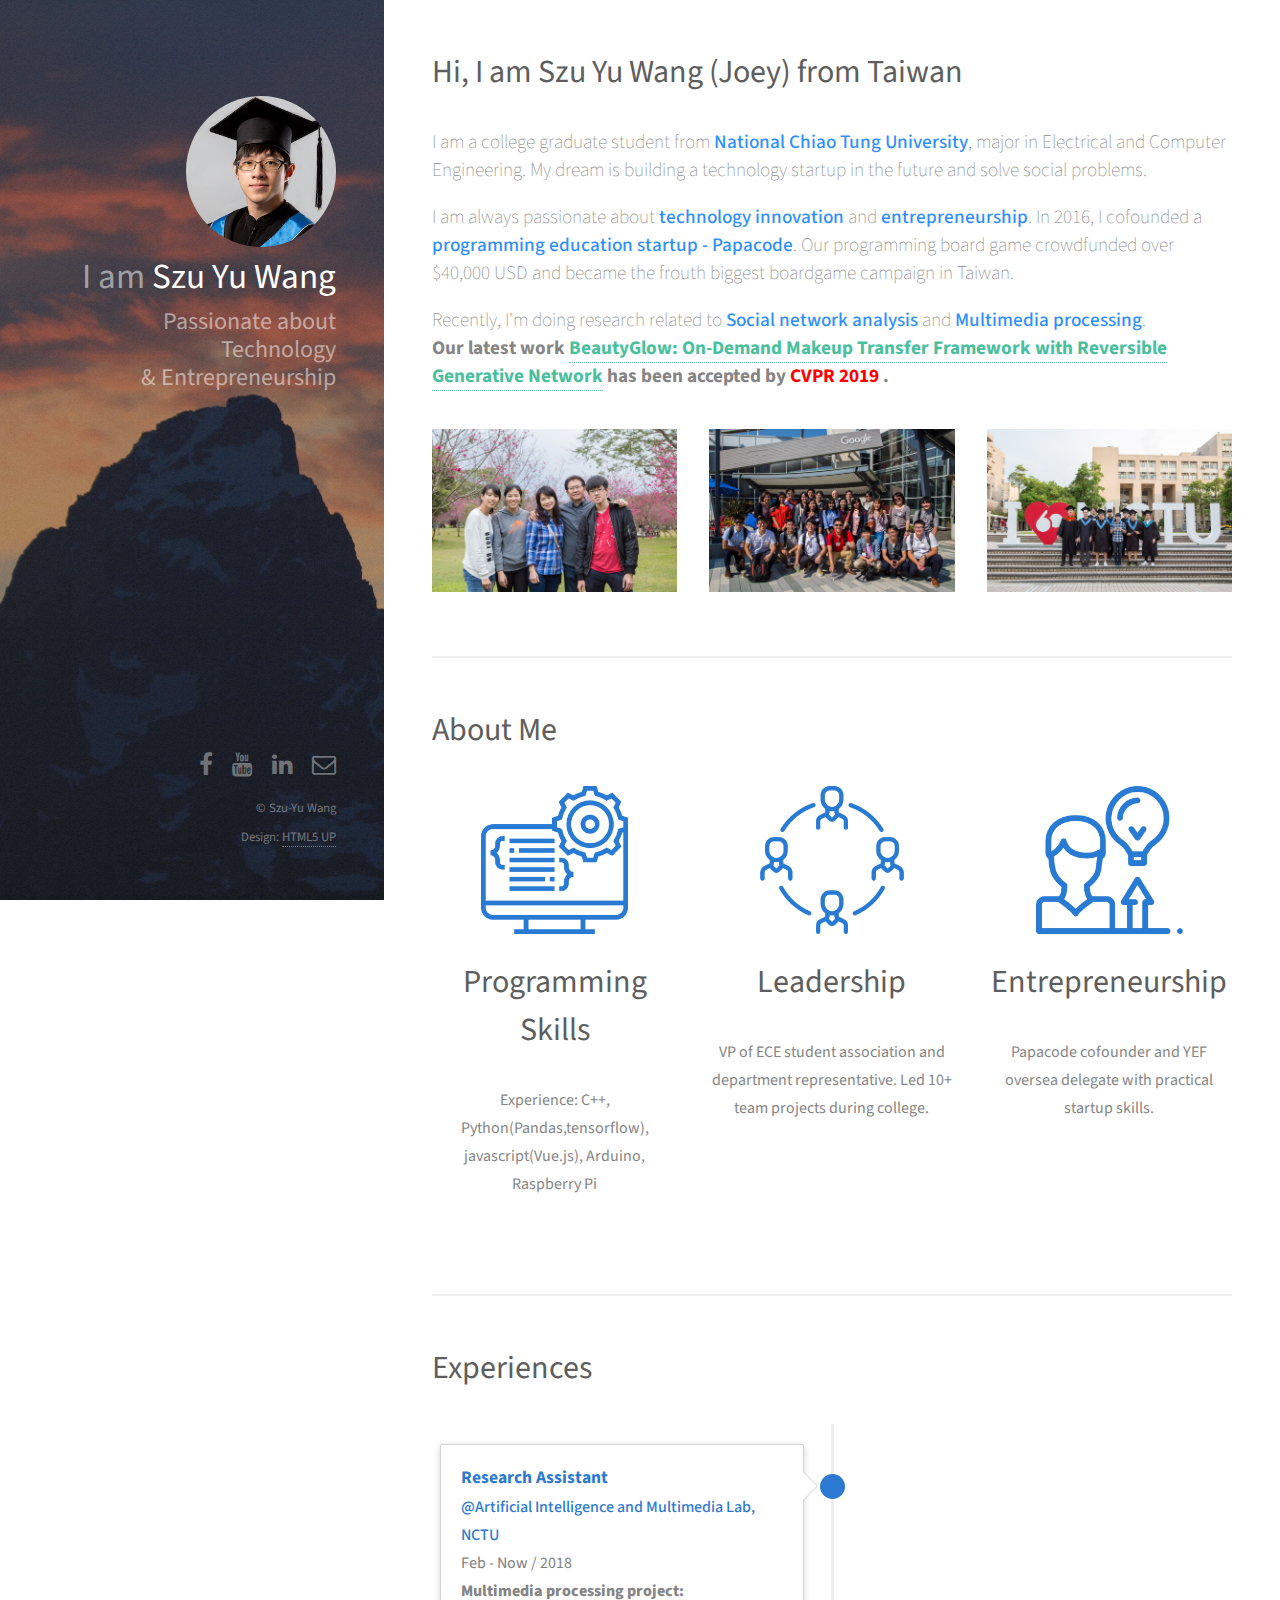
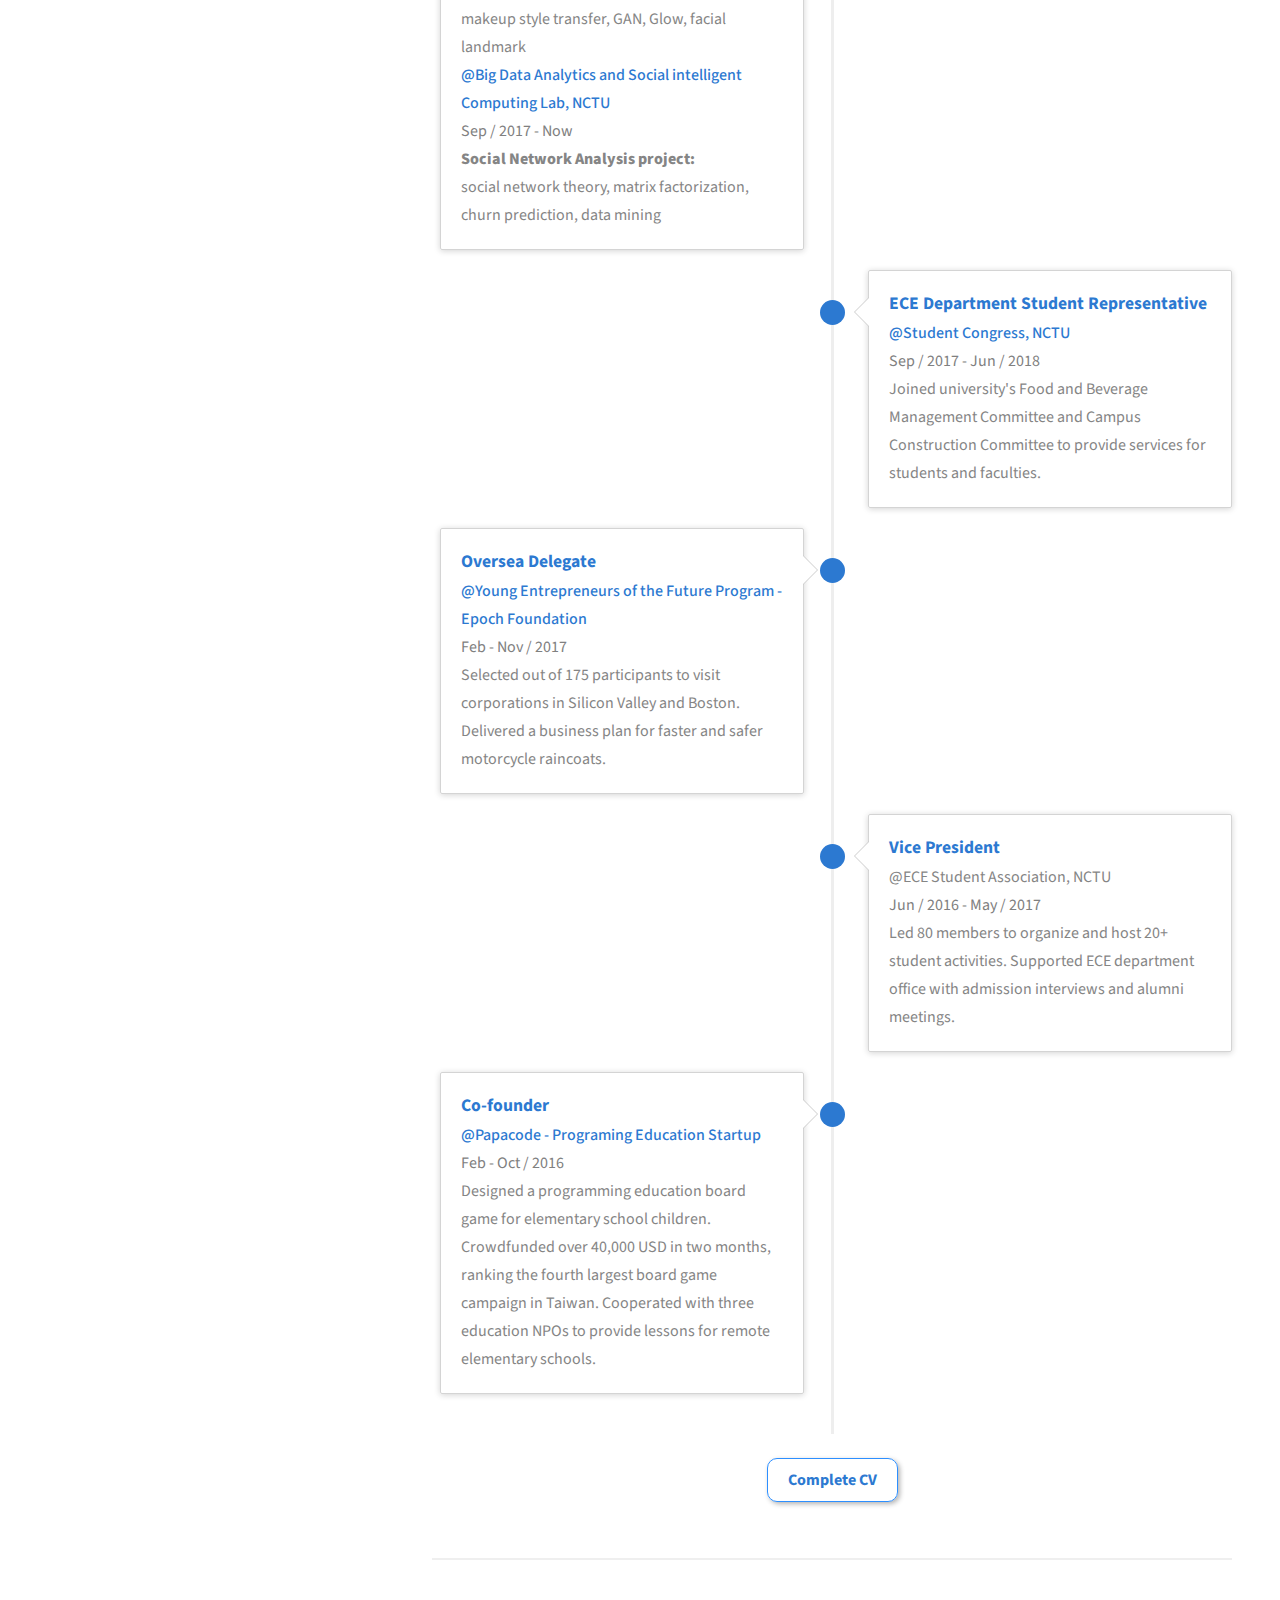
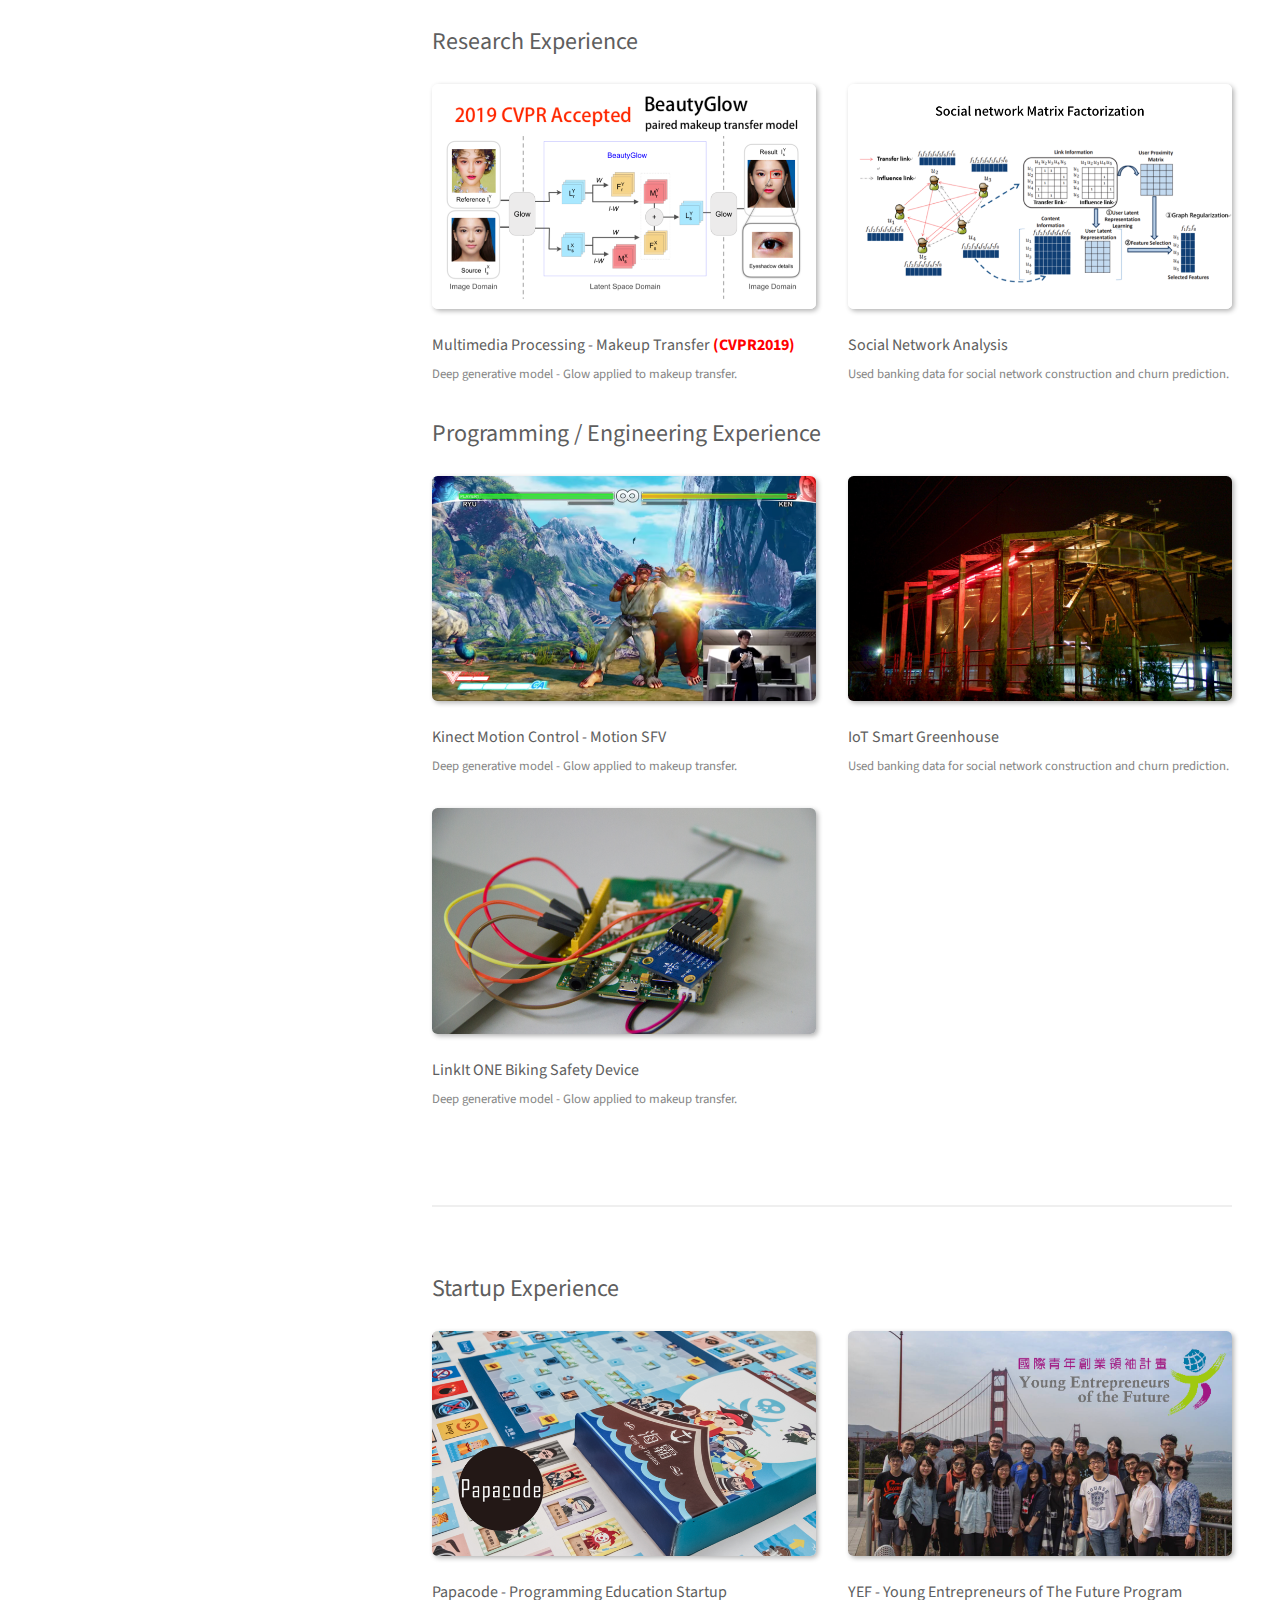
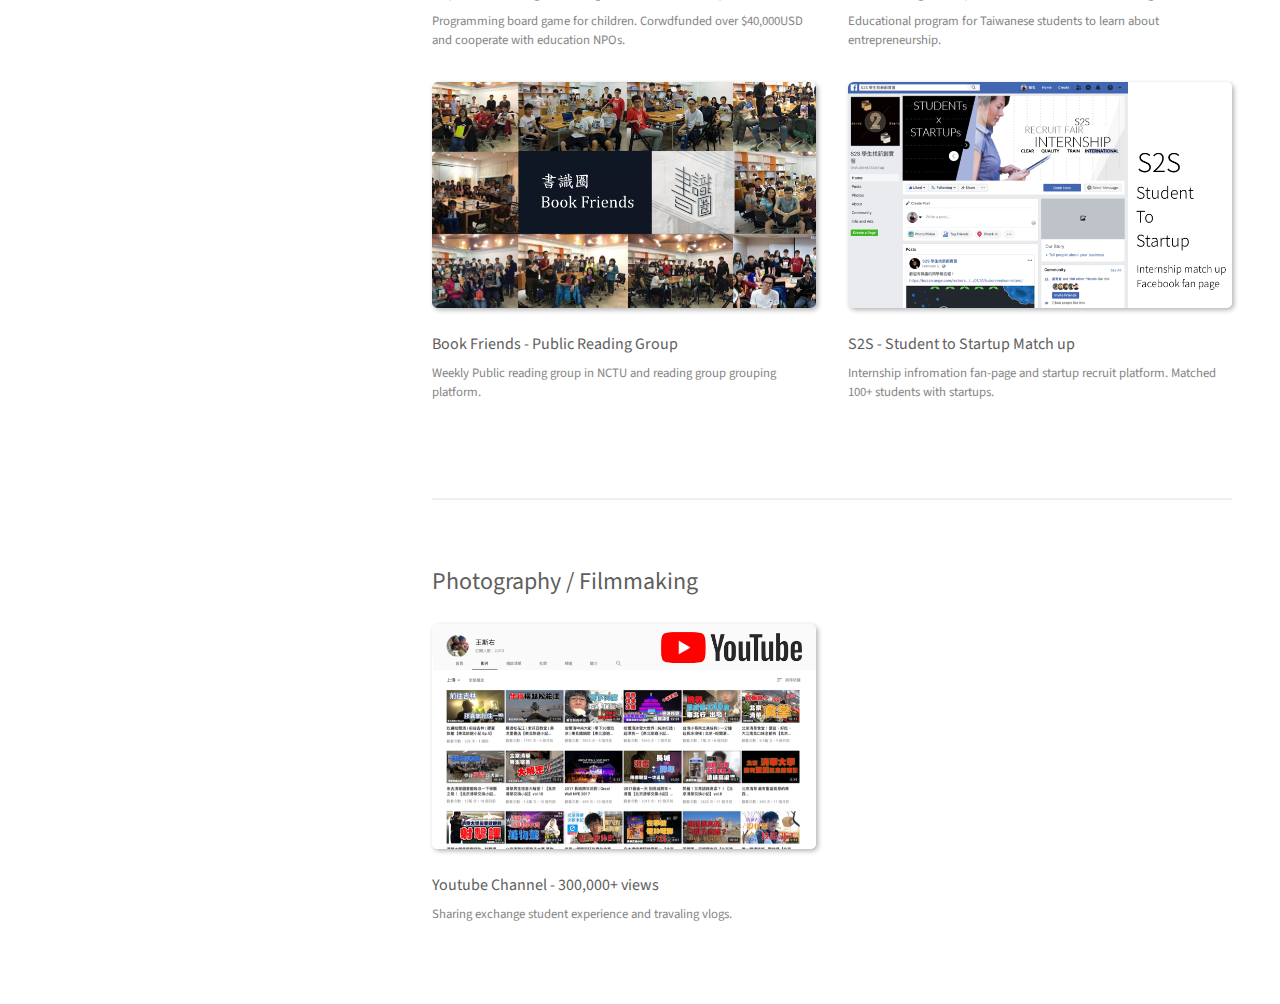
==== public/index.html @ 2e22aca8 "upload old personal site" ====
<!DOCTYPE HTML PUBLIC "-//W3C//DTD XHTML 1.0 Transitional//EN"
"http://www.w3.org/TR/xhtml1/DTD/xhtml1-transitional.dtd">

<html>
    <head>
        <title>Szu-Yu Wang's Personal Website</title>
        <meta charset="utf-8"/>
        <meta name="viewport" content="width=device-width, initial-scale=1, user-scalable=no" />
        <link rel="stylesheet" href="assets/css/main.css" />
        <link rel="stylesheet" href="assets/css/timeline.css"/>
        <!-- Global site tag (gtag.js) - Google Analytics -->
        <script async src="https://www.googletagmanager.com/gtag/js?id=UA-84485942-3"></script>
        <script>
        window.dataLayer = window.dataLayer || [];
        function gtag(){dataLayer.push(arguments);}
        gtag('js', new Date());

        gtag('config', 'UA-84485942-3');
        </script>
    </head>
    <body class="is-preload">
        <header id="header">
            <div class="inner">
                <img id="head_photo" src="images/IMG_2540 2.png" alt="" />
                <h1 style="font-size: 2.2em;">I am <strong> Szu Yu Wang</strong></h1>
                <div class="name_box">
                    <div id="top_name">Passionate about Technology<br />
                    & Entrepreneurship<br /></div>
                    <div id="mid_name1">A Programmer<br/> Researcher</div>
                    <div id="mid_name2">An Entrepreneur</div>
                    <div id="bottom_name">A Content Creater</div>
                </div>
                
            </div>
        </header>

        <div id="main">
            <section id="one">
                <header id="top_baseline" class="major">
                    <h1>Hi, I am Szu Yu Wang (Joey) from Taiwan<br />
                    </h1>
                </header>
                <p style="font-weight: 100; font-size: 1.2em; margin-top: 1.5em;">I am a college graduate student from <span style="font-weight:500;color:#2d8fff">National Chiao Tung University</span>, major in Electrical and Computer Engineering.
                    My dream is building a technology startup in the future and solve social problems.</p>
                <p style="font-weight: 100; font-size: 1.2em; margin-top:-1em;">I am always passionate about <span style="font-weight:500;color:#2d8fff">technology innovation</span> and <span style="font-weight:500;color:#2d8fff">entrepreneurship</span>.
                     In 2016, I cofounded a <span style="font-weight:500;color:#2d8fff">programming education startup - Papacode</span>. Our programming board game crowdfunded over $40,000 USD and became the frouth biggest boardgame campaign in Taiwan.
                <!--In the past few years, I developed an advanced programming skill and solid computer science knowledge. Also, I have experience starting a startup, leading student groups and doing team projects.--></p>
                <p style="font-weight: 100; font-size: 1.2em; margin-top:-1em;">Recently, I'm doing research related to <span style="font-weight:500;color:#2d8fff">Social network analysis</span>  and <span style="font-weight:500;color:#2d8fff">Multimedia processing</span>.
                <br><span style="font-weight:bold;">Our latest work <a id="beautypaper" target="_blank" href="http://openaccess.thecvf.com/content_CVPR_2019/papers/Chen_BeautyGlow_On-Demand_Makeup_Transfer_Framework_With_Reversible_Generative_Network_CVPR_2019_paper.pdf">BeautyGlow: On-Demand Makeup Transfer Framework with Reversible Generative Network</a> has been accepted by <span style="color:red">CVPR 2019</span> .</span></p>
                <div class="row">
                    <article class="col-4 col-12-xsmall"><img src="images/IMG_5950.jpg"></article>
                    <article class="col-4 col-12-xsmall"><img src="images/IMG_1169.jpg"></article>
                    <article class="col-4 col-12-xsmall"><img src="images/IMG_2358.jpg"></article>
                </div>
            </section>
            
            <section id="two">
                <h1 style="margin-top:-1rem;">About Me</h1>
                <div class="row" style="margin-top:1rem;">
                    <article class="col-4 col-12-xsmall">
                        <img src="images/programming.png" alt="" />
                        <h3>Programming Skills</h3>
                        <p>Experience: C++, Python(Pandas,tensorflow), javascript(Vue.js), Arduino, Raspberry Pi</p>
                    </article>
                    <article class="col-4 col-12-xsmall">
                        <img src="images/teamwork.png" alt="" />
                        <h3>Leadership</h3>
                        <p>VP of ECE student association and department representative. Led 10+ team projects during college.</p>
                    </article>
                    <article class="col-4 col-12-xsmall">
                        <img src="images/entrepreneur.png" alt="" />
                        <h3>Entrepreneurship</h3>
                        <p>Papacode cofounder and YEF oversea delegate with practical startup skills.</p>
                    </article>
                </div>
            </section>

            <section id="tree">
                <h1 style="margin-top:-1rem;">Experiences</h1>
                <ul class="timeline">
                    <li>
                        <div class="timeline-badge primary"></div>
                        <div class="timeline-panel">
                        <div class="timeline-heading">
                            <h4 class="timeline-title">Research Assistant</h4>
                        </div>
                        <div class="timeline-body">
                            <p class="location">@Artificial Intelligence and Multimedia Lab, NCTU</p>
                            <p class="time-span">Feb - Now / 2018</p>
                            <p><span style="font-weight:800;">Multimedia processing project:</span>
                            </br>makeup style transfer, GAN, Glow, facial landmark</p>
                            <p class="location">@Big Data Analytics and Social intelligent Computing Lab, NCTU</p>
                            <p class="time-span">Sep / 2017 - Now</p>
                            <p><span style="font-weight:800;">Social Network Analysis project:</span>
                            </br>social network theory, matrix factorization, churn prediction, data mining</p> 
                        </div>
                        </div>
                    </li>
                    <li class="timeline-inverted">
                        <div class="timeline-badge primary"></div>
                        <div class="timeline-panel">
                        <div class="timeline-heading">
                            <h4 class="timeline-title">ECE Department Student Representative</h4>
                        </div>
                        <div class="timeline-body">
                                <p class="location">@Student Congress, NCTU</p>
                                <p class="time-span">Sep / 2017 - Jun / 2018</p>
                                <p>Joined university's Food and Beverage Management Committee and Campus Construction
                                    Committee to provide services for students and faculties.</p>
                        </div>
                        </div>
                    </li>
                    <li>
                        <div class="timeline-badge primary"></div>
                        <div class="timeline-panel">
                        <div class="timeline-heading">
                            <h4 class="timeline-title">Oversea Delegate</h4>
                        </div>
                        <div class="timeline-body">
                            <p class="location">@Young Entrepreneurs of the Future Program - Epoch Foundation</p>
                            <p class="time-span">Feb - Nov / 2017</p>
                            <p>Selected out of 175 participants to visit corporations in Silicon Valley and Boston.
                                Delivered a business plan for faster and safer motorcycle raincoats.</p>
                        </div>
                        </div>
                    </li>
                    <li class="timeline-inverted">
                        <div class="timeline-badge primary"></div>
                        <div class="timeline-panel">
                        <div class="timeline-heading">
                            <h4 class="timeline-title">Vice President</h4>
                        </div>
                        <div class="timeline-body">
                            <p>@ECE Student Association, NCTU</p>
                            <p class="time-span">Jun / 2016 - May / 2017</p>
                            <p>Led 80 members to organize and host 20+ student activities.
                                Supported ECE department office with admission interviews and alumni meetings.</p>
                        </div>
                        </div>
                    <li>
                        <div class="timeline-badge primary"></div>
                        <div class="timeline-panel">
                        <div class="timeline-heading">
                            <h4 class="timeline-title">Co-founder</h4>
                        </div>
                        <div class="timeline-body">
                            <p class="location">@Papacode - Programing Education Startup</p>
                            <p class="time-span">Feb - Oct / 2016</p>
                            <p>Designed a programming education board game for elementary school children.
                               Crowdfunded over 40,000 USD in two months, ranking the fourth largest board game campaign in Taiwan.
                               Cooperated with three education NPOs to provide lessons for remote elementary schools.</p>
                        </div>
                        </div>
                    </li>
                </ul>
                <div id="CV"> 
                    <a href="documents/CV_SzuYuWang.pdf" target="_blank">Complete CV</a>
                </div>
            </section>
            
            <section id="four">
                <h2>Research Experience</h2>
                <div class="row">
                    <article class="col-6 col-12-xsmall work-item">
                        <a id="Btn0" class="image fit thumb"><img src="images/thumbs/BeautyGlow.png" alt="" /></a>
                        <div id="Modal0" class="modal">
                            <!-- Modal content -->
                            <div class="modal-content">
                                <span class="close">&times;</span>
                                <h2>Mutimedia processing - BeautyGlow <span style="font-weight:bold;color:red">(CVPR2019)</span></h2>
                                <img src="images/thumbs/BeautyGlow.png" alt="" />
                                <p style="font-weight:bold;">Skills: Python, tensorflow, GAN, Glow, Image processing</p>
                                <p>Using deep generative model - Glow to transfer makeup and non-makeup images into latent space. Seperate makeup and face in the latent space and do makeup transfer.
                                    What I've done in the team is doing preprocessing on the image data for face parsing, also assit the model design and implement experiments.
                                </p>
                                <p style="font-style: italic">Publication: BeautyGlow: On-Demand Makeup Transfer Framework with Reversible Generative Network (paper under review). </p>
                                <p>Click <a id="beautypaper" href="#" onClick="alert('link for the official paper is coming soon...')">here</a> for complete paper.</p>
                            </div>  
                        </div>
                        <h3>Multimedia Processing - Makeup Transfer <span style="font-weight:bold;color:red">(CVPR2019)</span></h3>
                        <p>Deep generative model - Glow applied to makeup transfer. </p>
                    </article>
                    <article class="col-6 col-12-xsmall work-item">
                        <a id="Btn1" class="image fit thumb"><img src="images/thumbs/Social.png" alt="" /></a>
                        <div id="Modal1" class="modal">
                            <!-- Modal content -->
                            <div class="modal-content">
                                <h2>Social network construction and matrix factorization</h2>
                                <img src="images/thumbs/Social.png" alt="" />
                                <p style="font-weight:bold;">Skill: Python, Keras, Pandas, Social network theory, Data mining, Matrix factorization</p>
                                <p>Construct social network with transfer and transaction data with independent cascade model. Factorize user features with social and location matrix and apply on churn prediction.
                                    Our result performed 30% higher in f1 score comparing to other feature extraction methods.
                                </p>
                                <p style="font-style: italic">Click <a id="socialreport" href="documents/social_report.pdf" target="_blank">here</a> for detail report (Chinese)</p>
                            </div>  
                        </div>
                        <h3>Social Network Analysis</h3>
                        <p>Used banking data for social network construction and churn prediction.</p>
                    </article>
                </div>
                <h2>Programming / Engineering Experience</h2>
                <div class="row">
                    <article class="col-6 col-12-xsmall work-item">
                        <a id="Btn2" class="image fit thumb"><img src="images/thumbs/sfv.png" alt="" /></a>
                        <div id="Modal2" class="modal">
                            <!-- Modal content -->
                            <div class="modal-content">
                                <span class="close">&times;</span>
                                <h2>Kinect Motion Control - Motion SFV</h2>
                                <img src="images/thumbs/sfv_detail.png" alt="" />
                                <p style="font-weight:bold;">Skills: HCI, Kinect SDK, IR motion capture, C#</p>
                                <p>
                                    A motion control gaming program let players play street fighter V by their body. Using HCI techniques to analyze user motion and reaction while playing the game. Used Kinect to capture motion and transfer to a skeleton,  and map the motion to keyboard controls.
                                </p>
                                <p style="font-style: italic">Relative links:</p><a href="https://youtu.be/hQqEuyBpGZc" target="_blank">Demo Video (chinese)</a>&nbsp;&nbsp;&nbsp;&nbsp;<a href="documents/sfv.pdf" target="_blank">Slides</a>&nbsp;&nbsp;&nbsp;&nbsp;<a href="https://github.com/JoeyWangTW/SFV-Kinect" target="_blank">code</a>
                            </div>  
                        </div>
                        <h3>Kinect Motion Control - Motion SFV</h3>
                        <p>Deep generative model - Glow applied to makeup transfer. </p>
                    </article>
                    <article class="col-6 col-12-xsmall work-item">
                        <a id="Btn3" class="image fit thumb"><img src="images/thumbs/iot.png" alt="" /></a>
                        <div id="Modal3" class="modal">
                            <!-- Modal content -->
                            <div class="modal-content">
                                <h2>IoT Smart Greenhouse - NCTU Humanitarian Architecture Team</h2>
                                <img src="images/thumbs/iot_detail.png" alt="" />
                                <p style="font-weight:bold;">Skill: Rhinoceros 3D, Arduino, MQTT, IoT system deploy, Bamboo architecture</p>
                                <p>&nbsp;&nbsp;I joined an interdisciplinary team grouped by NCTU architecture department which is a humanitarian architecture team that volunteered to construct for those who needed. Our project was to help local farmers increase their production by applying technology. After doing a field study interviewing the farmers and investigate the location, we decided to build a bamboo structure smart greenhouse with an IoT monitor system.
                                </p>
                                <p>
                                &nbsp;&nbsp;My task was building the monitor system. Collection environment data with all kind of sensor and send back to the server. The system showed graphs about the weather and also let farmers control the watering system.
                                </p>
                                <p style="font-style: italic">Relative links:</p><a href="https://www.facebook.com/nctufab/" target="_blank">facebook page</a>&nbsp;&nbsp;&nbsp;&nbsp;<a href="http://halabnctu.blogspot.com/" target="_blank">Humanitarian Architecture Lab</a>&nbsp;&nbsp;&nbsp;&nbsp;<a href="https://www.chinatimes.com/newspapers/20160123000455-260107" target="_blank">News report (chinese)</a>
                            </div>  
                        </div>
                        <h3>IoT Smart Greenhouse</h3>
                        <p>Used banking data for social network construction and churn prediction.</p>
                    </article>
                    <article class="col-6 col-12-xsmall work-item">
                        <a id="Btn4" class="image fit thumb"><img src="images/thumbs/bike.png" alt="" /></a>
                        <div id="Modal4" class="modal">
                            <!-- Modal content -->
                            <div class="modal-content">
                                <span class="close">&times;</span>
                                <h2>Embedded System - LinkIt ONE Biking Safety Device</h2>
                                <img src="images/thumbs/bike.png" alt="" />
                                <p style="font-weight:bold;">Skills: C++, Arduino, Sensor, Bluetooth Connection</p>
                                <p>Cycling safety device using MediaTek LinkIT ONE embedded development board. Capture bicycle tilting, acceleration, and direction with a GY80 sensor ( gyroscope, accelerometer, magnetometer). After filtering the motion data, send the data through Bluetooth to the computer and draw a simulation diagram via Processing. Also provided an alert system that sends an emergency message if the bike is acting unusual, assist cyclers if any accident happens.
                                </p>
                                <p style="font-style: italic">Click <a id="socialreport" href="documents/bike_report.pdf" target="_blank">here</a> for detail report (Chinese)</p>
                            </div>  
                        </div>
                        <h3>LinkIt ONE Biking Safety Device</h3>
                        <p>Deep generative model - Glow applied to makeup transfer. </p>
                    </article>
                </div>
            </section>

            <section id="five">
                <h2>Startup Experience</h2>
                <div class="row">
                    <article class="col-6 col-12-xsmall work-item">
                        <a id="Btns0" class="image fit thumb"><img src="images/thumbs/papacode.png" alt="" /></a>
                        <div id="Modals0" class="modal">
                            <!-- Modal content -->
                            <div class="modal-content">
                                <h2>Papacode - programing education startup</h2>
                                <img src="images/thumbs/papa_flyinv.png" alt="" />
                                </br>
                                <p style="font-weight:bold;">Crowedfunded over $40,000USD on flyingV in two months, the fourth largest board game campign in Taiwan.</p>
                                <p>&nbsp;&nbsp;Cooperated with SpringSoft education foundation, Yonglin Foundation and Teach For Taiwan. Provide classes and board game for remote elementary schools.
                                The programming board game teaches basic programming logic, including loop, condition, sequence, etc. The company aims to provide technology education for all students.
                                </p>
                                <p style="font-style: italic">Relative links:</p><a href="https://www.facebook.com/edu.papacode/" target="_blank">facebook page</a>&nbsp;&nbsp;&nbsp;&nbsp;
                                <a href="http://www.papacode.com.tw" target="_blank">Website</a>
                            </div>  
                        </div>
                        <h3>Papacode - Programming Education Startup</h3>
                        <p>Programming board game for children. Corwdfunded over $40,000USD and cooperate with education NPOs.</p>
                    </article>
                    <article class="col-6 col-12-xsmall work-item">
                        <a id="Btns1" class="image fit thumb"><img src="images/thumbs/yef.png" alt="" /></a>
                        <div id="Modals1" class="modal">
                            <!-- Modal content -->
                            <div class="modal-content">
                                <h2>Young Entrepreneur of the Future Program (YEF)</h2>
                                <img src="images/thumbs/yef_detail.png" alt="" />
                                </br>
                                <p style="font-weight:bold;">YEF program is a program founded by Epoch foundation, which envisions to cultivate a generation of entrepreneurs who are risk-takers and problem-solvers that contribute to their societies.</p>
                                <p>&nbsp;&nbsp;I joinded the program and compete with other 175 participants, we had to develop a business idea in four months. Our team came up with a faster and safer motorcycle raincoat.
                                I was also chosen as one of the seventeen delegates. We visited companies and universities in Silicon Valley and Boston.
                                </p>
                                <p>
                                <span style="font-weight: bold">Companies we visited: </span>Deepmind, Autodesk, Facebook, Nuna, Zoom, Dropbox, Delta, Hippo Insurance, GinkgoBioworks, Red Sox</br>
                                <span style="font-weight: bold">Companies we visited: </span>Stanford, MIT, Harverd
                                </p>
                                <p style="font-style: italic">Relative links:</p><a href="https://www.facebook.com/epochalumni/" target="_blank">YEF facebook</a>&nbsp;&nbsp;&nbsp;&nbsp;
                                <a href="http://www.entrepreneurship.net.tw/en/en-frontpage" target="_blank">YEF Website</a>
                                &nbsp;&nbsp;&nbsp;&nbsp;<a href="documents/BP.pdf" target="_blank">Our Business Plan (Chinese)</a>
                            </div>  
                        </div>
                        <h3>YEF - Young Entrepreneurs of The Future Program</h3>
                        <p>Educational program for Taiwanese students to learn about entrepreneurship.</p>
                    </article>
                </div>
                <div class="row">
                    <article class="col-6 col-12-xsmall work-item">
                        <a id="Btns2" class="image fit thumb"><img src="images/thumbs/book.png" alt="" /></a>
                        <div id="Modals2" class="modal">
                            <!-- Modal content -->
                            <div class="modal-content">
                                <h2>Book Friends - Public Reading Group</h2>
                                <img src="images/thumbs/book.png" alt="" />
                                </br>
                                <p style="font-style: italic">Time span: 09/2016 - 06/2017</p>
                                <p>Held 30+ public reading groups for NCTU students and faculties. Our facebook fan-page shared reading digests and infographics in various subjects.</p>
                                <p>&nbsp;&nbsp;Moreover, our team developed an online platform to let strangers make friends by joining reading groups. Our goal is encouraging students to read and share their thoughts with others. We believe that by discussing and sharing we can learn more knowledge that can't learn in the classroom.
                                </p>
                                <p style="font-style: italic">Relative links:</p><a href="https://www.facebook.com/NctuBookFriends" target="_blank">facebook page</a>
                            </div>  
                        </div>
                        <h3>Book Friends - Public Reading Group</h3>
                        <p>Weekly Public reading group in NCTU and reading group grouping platform.</p>
                    </article>
                    <article class="col-6 col-12-xsmall work-item">
                        <a id="Btns3" class="image fit thumb"><img src="images/thumbs/s2s.png" alt="" /></a>
                        <div id="Modals3" class="modal">
                            <!-- Modal content -->
                            <div class="modal-content">
                                <h2>S2S - Student to Startup Match up</h2>
                                <img src="images/thumbs/s2s.png" alt="" />
                                </br>
                                <p style="font-style: italic">Time span: 06/2015 - 02/2016</p>
                                <p style="font-weight:bold;">S2S is a platform that dedicated to connecting students with startups.</p>
                                <p>&nbsp;&nbsp;We found that startup internship information is hard for students to discover. Furthermore, compared with big companies, most startups don't have the budget to recruit. As a result, we hope to become the bridge between startups and students. Our platform provided internship information for students with a fan-page with 7000+ likes. We also helped startups to collect resume and arrange interviews. The platform matched 100+ students with startups in two years.
                                </p>
                                <p style="font-style: italic">Relative links:</p><a href="https://www.facebook.com/student2startup/" target="_blank">facebook page</a>
                            </div>  
                        </div>
                        <h3>S2S - Student to Startup Match up</h3>
                        <p>Internship infromation fan-page and startup recruit platform. Matched 100+ students with startups.</p>
                    </article>
                </div>
            </section>

            <section id="six">
                <h2>Photography / Filmmaking</h2>
                <div class="row">
                    <article class="col-6 col-12-xsmall work-item">
                        <a id="Btnf0" class="image fit thumb"><img src="images/thumbs/youtube.png" alt="" /></a>
                        <div id="Modalf0" class="modal">
                                <!-- Modal content -->
                                <div class="modal-content">
                                    <h2>Youtube Channel - 300,000+ views</h2>
                                    <img src="images/thumbs/youtube.png" alt="" />
                                    </br>
                                    <p style="font-weight:bold;">Created 300,000+ views and 1,200,000+ minutes of viewing time in under a year.</p>
                                    <p>Personal youtube channel sharing experience about being an exchange student at Tsing Hua university. Learning filmmaking and video editting by myself. 
                                        Hope to share more about my self and my experience in the future.
                                    </p>
                                    <p style="font-style: italic">Relative links:</p><a id="youtubechannel" href="https://www.youtube.com/channel/UCqAlR_iCts2yuqq4t_WVqdw" target="_blank">Youtube Channel (Chinese)</a></p>
                                </div>  
                            </div>
                        <h3>Youtube Channel - 300,000+ views</h3>
                        <p>Sharing exchange student experience and travaling vlogs.</p>
                    </article>
                </div>
            </section>



        </div>

        <footer id="footer">
            <div class="inner">
                <ul class="icons">
                    <li><a id="ffb" href="https://www.facebook.com/joey.wang.3766" class="icon fa-facebook"><span class="label">Facebook</span></a></li>
                    <li><a id="fyt" href="https://www.youtube.com/channel/UCqAlR_iCts2yuqq4t_WVqdw" class="icon fa-youtube"><span class="label">Youtube</span></a></li>
                    <li><a id="fli" href="www.linkedin.com/in/szuyuwang" class="icon fa-linkedin"><span class="label">Linkedin</span></a></li>
                    <li><a id="femail" href="joey840404@gmail.com" class="icon fa-envelope-o"><span class="label">Email</span></a></li>
                </ul>
                <ul class="copyright">
                    <li>&copy; Szu-Yu Wang</li><li>Design: <a href="http://html5up.net">HTML5 UP</a></li>
                </ul>
            </div>
        </footer>

        <script src="assets/js/jquery.min.js"></script>
        <script src="assets/js/jquery.poptrox.min.js"></script>
        <script src="assets/js/browser.min.js"></script>
        <script src="assets/js/breakpoints.min.js"></script>
        <script src="assets/js/util.js"></script>
        <script src="assets/js/main.js"></script>
        <script src="https://code.jquery.com/jquery-3.2.1.slim.min.js" integrity="sha384-KJ3o2DKtIkvYIK3UENzmM7KCkRr/rE9/Qpg6aAZGJwFDMVNA/GpGFF93hXpG5KkN" crossorigin="anonymous"></script>
        <script src="https://cdnjs.cloudflare.com/ajax/libs/popper.js/1.12.9/umd/popper.min.js" integrity="sha384-ApNbgh9B+Y1QKtv3Rn7W3mgPxhU9K/ScQsAP7hUibX39j7fakFPskvXusvfa0b4Q" crossorigin="anonymous"></script>
        <script src="https://maxcdn.bootstrapcdn.com/bootstrap/4.0.0/js/bootstrap.min.js" integrity="sha384-JZR6Spejh4U02d8jOt6vLEHfe/JQGiRRSQQxSfFWpi1MquVdAyjUar5+76PVCmYl" crossorigin="anonymous"></script>
        <script type="text/javascript">
            window.onscroll = function() {myFunction()};
            function myFunction() {
                //console.log(document.documentElement.scrollTop/document.documentElement.offsetHeight);
                var scroll_pos = document.documentElement.scrollTop/document.documentElement.offsetHeight;
                var t = 0;
                var m1 = 0;
                var m2 = 0;
                var b = 0;
                //console.log(scroll_pos);
                if(scroll_pos<0.18){
                    t = 1;
                    m1 = 0;
                    m2 = 0;
                    b = 0;
                }
                else if(scroll_pos>0.18&&scroll_pos<0.22){
                    t = 1*((0.22-scroll_pos)/0.04);
                    m1 = 1*((scroll_pos-0.18)/0.04);
                    m2 = 0;
                    b = 0;
                }
                else if(scroll_pos>0.22&&scroll_pos<0.38){
                    t = 0;
                    m1 = 1;
                    m2 = 0;
                    b = 0;
                }
                else if(scroll_pos>0.38&&scroll_pos<0.42){
                    t = 0;
                    m1 = 1*((0.42-scroll_pos)/0.04);
                    m2 = 1*((scroll_pos)-0.38/0.04);
                    b = 0;
                }
                else if(scroll_pos>0.42&&scroll_pos<0.58){
                    t = 0;
                    m1 = 0;
                    m2 = 1;
                    b = 0;
                }
                else if(scroll_pos>0.58&&scroll_pos<0.62){
                    t = 0;
                    m1 = 0;
                    m2 = 1*((0.62-scroll_pos)/0.04);
                    b = 1*((scroll_pos)-0.58/0.04);
                }
                else if(scroll_pos>0.62){
                    t = 0;
                    m1 = 0;
                    m2 = 0;
                    b = 1;
                }
                document.getElementById("top_name").style.opacity = t;
                document.getElementById("mid_name1").style.opacity = m1;
                document.getElementById("mid_name2").style.opacity = m2;
                document.getElementById("bottom_name").style.opacity = b;

            }
            var modal0 = document.getElementById('Modal0');
            var btn0 = document.getElementById("Btn0");
            var modal1 = document.getElementById('Modal1');
            var btn1 = document.getElementById("Btn1");
            var modal2 = document.getElementById('Modal2');
            var btn2 = document.getElementById("Btn2");
            var modal3 = document.getElementById('Modal3');
            var btn3 = document.getElementById("Btn3");
            var modal4 = document.getElementById('Modal4');
            var btn4 = document.getElementById("Btn4");

            var modals0 = document.getElementById('Modals0');
            var btns0 = document.getElementById("Btns0");
            var modals1 = document.getElementById('Modals1');
            var btns1 = document.getElementById("Btns1");
            var modals2 = document.getElementById('Modals2');
            var btns2 = document.getElementById("Btns2");
            var modals3 = document.getElementById('Modals3');
            var btns3 = document.getElementById("Btns3");

            var modalf0 = document.getElementById('Modalf0');
            var btnf0 = document.getElementById("Btnf0");

            var span = document.getElementsByClassName("close")[0];
            
            btn0.onclick = function() {
                modal0.style.display = "block";
            }
            btn1.onclick = function() {
                modal1.style.display = "block";
            }
            btn2.onclick = function() {
                modal2.style.display = "block";
            }
            btn3.onclick = function() {
                modal3.style.display = "block";
            }
            btn4.onclick = function() {
                modal4.style.display = "block";
            }

            btns0.onclick = function() {
                modals0.style.display = "block";
            }
            btns1.onclick = function() {
                modals1.style.display = "block";
            }
            btns2.onclick = function() {
                modals2.style.display = "block";
            }
            btns3.onclick = function() {
                modals3.style.display = "block";
            }

            btnf0.onclick = function() {
                modalf0.style.display = "block";
            }



            span.onclick = function() {
                modal0.style.display = "none";
                modal1.style.display = "none";
                modal2.style.display = "none";
                modal3.style.display = "none";
                modal4.style.display = "none";
                modals0.style.display = "none";
                modals1.style.display = "none";
                modals2.style.display = "none";
                modals3.style.display = "none";
                modalf0.style.display = "none";
            }
            window.onclick = function(event) {
                if (event.target == modal0) {
                    modal0.style.display = "none";
                }
                if (event.target == modal1) {
                    modal1.style.display = "none";
                }
                if (event.target == modal2) {
                    modal2.style.display = "none";
                }
                if (event.target == modal3) {
                    modal3.style.display = "none";
                }
                if (event.target == modal4) {
                    modal4.style.display = "none";
                }

                if (event.target == modals0) {
                    modals0.style.display = "none";
                }
                if (event.target == modals1) {
                    modals1.style.display = "none";
                }
                if (event.target == modals2) {
                    modals2.style.display = "none";
                }
                if (event.target == modals3) {
                    modals3.style.display = "none";
                }

                if (event.target == modalf0) {
                    modalf0.style.display = "none";
                }
            }
            window.addEventListener("DOMContentLoaded", function() {
                document.querySelector('#Btn0').addEventListener('click',function(e){
                    gtag('event', 'click', {
                        'event_category': 'interest',
                        'event_label': 'beauty'
                        });
                });
                document.querySelector('#beautypaper').addEventListener('click',function(e){
                    gtag('event', 'click', {
                        'event_category': 'interest',
                        'event_label': 'beautypaper'
                        });
                });
                document.querySelector('#Btn1').addEventListener('click',function(e){
                    gtag('event', 'click', {
                        'event_category': 'interest',
                        'event_label': 'social'
                        });
                });
                document.querySelector('#socialreport').addEventListener('click',function(e){
                    gtag('event', 'click', {
                        'event_category': 'interest',
                        'event_label': 'socialreport'
                        });
                });
                document.querySelector('#Btns0').addEventListener('click',function(e){
                    gtag('event', 'click', {
                        'event_category': 'interest',
                        'event_label': 'papa'
                        });
                });
                document.querySelector('#Btns1').addEventListener('click',function(e){
                    gtag('event', 'click', {
                        'event_category': 'interest',
                        'event_label': 'yef'
                        });
                });
                document.querySelector('#Btnf0').addEventListener('click',function(e){
                    gtag('event', 'click', {
                        'event_category': 'interest',
                        'event_label': 'youtube'
                        });
                });
                document.querySelector('#youtubechannel').addEventListener('click',function(e){
                    gtag('event', 'click', {
                        'event_category': 'interest',
                        'event_label': 'youtubechannel'
                        });
                });
                document.querySelector('#ffb').addEventListener('click',function(e){
                    gtag('event', 'click', {
                        'event_category': 'interest',
                        'event_label': 'ffb'
                        });
                });
                document.querySelector('#fyt').addEventListener('click',function(e){
                    gtag('event', 'click', {
                        'event_category': 'interest',
                        'event_label': 'fyt'
                        });
                });
                document.querySelector('#fli').addEventListener('click',function(e){
                    gtag('event', 'click', {
                        'event_category': 'interest',
                        'event_label': 'fli'
                        });
                });
                document.querySelector('#femail').addEventListener('click',function(e){
                    gtag('event', 'click', {
                        'event_category': 'interest',
                        'event_label': 'femail'
                        });
                }, false);
            })
        </script>
    </body>

</html>
---- public/assets/css/main.css ----
@import url("font-awesome.min.css");
@import url("https://fonts.googleapis.com/css?family=Source+Sans+Pro:400,400italic");

/*
	Strata by HTML5 UP
	html5up.net | @ajlkn
	Free for personal and commercial use under the CCA 3.0 license (html5up.net/license)
*/

html, body, div, span, applet, object,
iframe, h1, h2, h3, h4, h5, h6, p, blockquote,
pre, a, abbr, acronym, address, big, cite,
code, del, dfn, em, img, ins, kbd, q, s, samp,
small, strike, strong, sub, sup, tt, var, b,
u, i, center, dl, dt, dd, ol, ul, li, fieldset,
form, label, legend, table, caption, tbody,
tfoot, thead, tr, th, td, article, aside,
canvas, details, embed, figure, figcaption,
footer, header, hgroup, menu, nav, output, ruby,
section, summary, time, mark, audio, video {
	margin: 0;
	padding: 0;
	border: 0;
	font-size: 100%;
	font: inherit;
	vertical-align: baseline;}

article, aside, details, figcaption, figure,
footer, header, hgroup, menu, nav, section {
	display: block;}

body {
	line-height: 1;
}

ol, ul {
	list-style: none;
}

blockquote, q {
	quotes: none;
}

	blockquote:before, blockquote:after, q:before, q:after {
		content: '';
		content: none;
	}

table {
	border-collapse: collapse;
	border-spacing: 0;
}

body {
	-webkit-text-size-adjust: none;
}

mark {
	background-color: transparent;
	color: inherit;
}

input::-moz-focus-inner {
	border: 0;
	padding: 0;
}

input, select, textarea {
	-moz-appearance: none;
	-webkit-appearance: none;
	-ms-appearance: none;
	appearance: none;
}

/* Basic */

	html {
		box-sizing: border-box;
	}

	*, *:before, *:after {
		box-sizing: inherit;
	}

	body {
		background: #fff;
	}

		body.is-preload *, body.is-preload *:before, body.is-preload *:after {
			-moz-animation: none !important;
			-webkit-animation: none !important;
			-ms-animation: none !important;
			animation: none !important;
			-moz-transition: none !important;
			-webkit-transition: none !important;
			-ms-transition: none !important;
			transition: none !important;
		}

	body, input, select, textarea {
		color: #858585;
		font-family: "Source Sans Pro", Helvetica, sans-serif;
		font-size: 16pt;
		font-weight: 400;
		line-height: 1.75em;
	}

	a {
		-moz-transition: color 0.2s ease-in-out, border-color 0.2s ease-in-out;
		-webkit-transition: color 0.2s ease-in-out, border-color 0.2s ease-in-out;
		-ms-transition: color 0.2s ease-in-out, border-color 0.2s ease-in-out;
		transition: color 0.2s ease-in-out, border-color 0.2s ease-in-out;
		border-bottom: dotted 1px;
		color: #49bf9d;
		text-decoration: none;
	}

		a:hover {
			border-bottom-color: transparent;
			color: #49bf9d !important;
			text-decoration: none;
		}

	strong, b {
		color: #5e5e5e;
		font-weight: 400;
	}

	em, i {
		font-style: italic;
	}

	p {
		margin: 0 0 2em 0;
	}

	h1, h2, h3, h4, h5, h6 {
		color: #5e5e5e;
		font-weight: 400;
		line-height: 1em;
		margin: 0 0 1em 0;
	}

		h1 a, h2 a, h3 a, h4 a, h5 a, h6 a {
			color: inherit;
			text-decoration: none;
		}

	h1 {
		font-size: 2em;
		line-height: 1.5em;
	}

	h2 {
		font-size: 1.5em;
		line-height: 1.5em;
	}

	h3 {
		font-size: 1.25em;
		line-height: 1.5em;
	}

	h4 {
		font-size: 1.1em;
		line-height: 1.5em;
	}

	h5 {
		font-size: 0.9em;
		line-height: 1.5em;
	}

	h6 {
		font-size: 0.7em;
		line-height: 1.5em;
	}

	sub {
		font-size: 0.8em;
		position: relative;
		top: 0.5em;
	}

	sup {
		font-size: 0.8em;
		position: relative;
		top: -0.5em;
	}

	hr {
		border: 0;
		border-bottom: solid 2px #efefef;
		margin: 2em 0;
	}

		hr.major {
			margin: 3em 0;
		}

	blockquote {
		border-left: solid 6px #efefef;
		font-style: italic;
		margin: 0 0 2em 0;
		padding: 0.5em 0 0.5em 1.5em;
	}

	code {
		background: #f7f7f7;
		border-radius: 0.35em;
		border: solid 2px #efefef;
		font-family: "Courier New", monospace;
		font-size: 0.9em;
		margin: 0 0.25em;
		padding: 0.25em 0.65em;
	}

	pre {
		-webkit-overflow-scrolling: touch;
		font-family: "Courier New", monospace;
		font-size: 0.9em;
		margin: 0 0 2em 0;
	}

		pre code {
			display: block;
			line-height: 1.75em;
			padding: 1em 1.5em;
			overflow-x: auto;
		}

	.align-left {
		text-align: left;
	}

	.align-center {
		text-align: center;
	}

	.align-right {
		text-align: right;
	}

/* Container */

	.container {
		margin: 0 auto;
		max-width: calc(100% - 4em);
		width: 100%;
	}

		.container.xsmall {
			width: 25%;
		}

		.container.small {
			width: 50%;
		}

		.container.medium {
			width: 75%;
		}

		.container.large {
			width: 125%;
		}

		.container.xlarge {
			width: 150%;
		}

		.container.max {
			width: 100%;
		}

		@media screen and (max-width: 980px) {

			.container {
				width: 100% !important;
				max-width: 100% !important;
			}

		}

		@media screen and (max-width: 480px) {

			.container {
				max-width: calc(100% - 3em);
			}

		}

/* Row */

	.row {
		display: flex;
		flex-wrap: wrap;
		box-sizing: border-box;
		align-items: stretch;
	}

		.row > * {
			box-sizing: border-box;
		}

		.row.gtr-uniform > * > :last-child {
			margin-bottom: 0;
		}

		.row.aln-left {
			justify-content: flex-start;
		}

		.row.aln-center {
			justify-content: center;
		}

		.row.aln-right {
			justify-content: flex-end;
		}

		.row.aln-top {
			align-items: flex-start;
		}

		.row.aln-middle {
			align-items: center;
		}

		.row.aln-bottom {
			align-items: flex-end;
		}

		.row > .imp {
			order: -1;
		}

		.row > .col-1 {
			width: 8.3333333333%;
		}

		.row > .off-1 {
			margin-left: 8.3333333333%;
		}

		.row > .col-2 {
			width: 16.6666666667%;
		}

		.row > .off-2 {
			margin-left: 16.6666666667%;
		}

		.row > .col-3 {
			width: 25%;
		}

		.row > .off-3 {
			margin-left: 25%;
		}

		.row > .col-4 {
			width: 33.3333333333%;
		}

		.row > .off-4 {
			margin-left: 33.3333333333%;
		}

		.row > .col-5 {
			width: 41.6666666667%;
		}

		.row > .off-5 {
			margin-left: 41.6666666667%;
		}

		.row > .col-6 {
			width: 50%;
		}

		.row > .off-6 {
			margin-left: 50%;
		}

		.row > .col-7 {
			width: 58.3333333333%;
		}

		.row > .off-7 {
			margin-left: 58.3333333333%;
		}

		.row > .col-8 {
			width: 66.6666666667%;
		}

		.row > .off-8 {
			margin-left: 66.6666666667%;
		}

		.row > .col-9 {
			width: 75%;
		}

		.row > .off-9 {
			margin-left: 75%;
		}

		.row > .col-10 {
			width: 83.3333333333%;
		}

		.row > .off-10 {
			margin-left: 83.3333333333%;
		}

		.row > .col-11 {
			width: 91.6666666667%;
		}

		.row > .off-11 {
			margin-left: 91.6666666667%;
		}

		.row > .col-12 {
			width: 100%;
		}

		.row > .off-12 {
			margin-left: 100%;
		}

		.row.gtr-0 {
			margin-top: 0;
			margin-left: 0em;
		}

			.row.gtr-0 > * {
				padding: 0 0 0 0em;
			}

			.row.gtr-0.gtr-uniform {
				margin-top: 0em;
			}

				.row.gtr-0.gtr-uniform > * {
					padding-top: 0em;
				}

		.row.gtr-25 {
			margin-top: 0;
			margin-left: -0.625em;
		}

			.row.gtr-25 > * {
				padding: 0 0 0 0.625em;
			}

			.row.gtr-25.gtr-uniform {
				margin-top: -0.625em;
			}

				.row.gtr-25.gtr-uniform > * {
					padding-top: 0.625em;
				}

		.row.gtr-50 {
			margin-top: 0;
			margin-left: -1.25em;
		}

			.row.gtr-50 > * {
				padding: 0 0 0 1.25em;
			}

			.row.gtr-50.gtr-uniform {
				margin-top: -1.25em;
			}

				.row.gtr-50.gtr-uniform > * {
					padding-top: 1.25em;
				}

		.row {
			margin-top: 0;
			margin-left: -2.5em;
		}

			.row > * {
				padding: 0 0 0 2.5em;
			}

			.row.gtr-uniform {
				margin-top: -2.5em;
			}

				.row.gtr-uniform > * {
					padding-top: 2.5em;
				}

		.row.gtr-150 {
			margin-top: 0;
			margin-left: -3.75em;
		}

			.row.gtr-150 > * {
				padding: 0 0 0 3.75em;
			}

			.row.gtr-150.gtr-uniform {
				margin-top: -3.75em;
			}

				.row.gtr-150.gtr-uniform > * {
					padding-top: 3.75em;
				}

		.row.gtr-200 {
			margin-top: 0;
			margin-left: -5em;
		}

			.row.gtr-200 > * {
				padding: 0 0 0 5em;
			}

			.row.gtr-200.gtr-uniform {
				margin-top: -5em;
			}

				.row.gtr-200.gtr-uniform > * {
					padding-top: 5em;
				}

		@media screen and (max-width: 1800px) {

			.row {
				display: flex;
				flex-wrap: wrap;
				box-sizing: border-box;
				align-items: stretch;
			}

				.row > * {
					box-sizing: border-box;
				}

				.row.gtr-uniform > * > :last-child {
					margin-bottom: 0;
				}

				.row.aln-left {
					justify-content: flex-start;
				}

				.row.aln-center {
					justify-content: center;
				}

				.row.aln-right {
					justify-content: flex-end;
				}

				.row.aln-top {
					align-items: flex-start;
				}

				.row.aln-middle {
					align-items: center;
				}

				.row.aln-bottom {
					align-items: flex-end;
				}

				.row > .imp-xlarge {
					order: -1;
				}

				.row > .col-1-xlarge {
					width: 8.3333333333%;
				}

				.row > .off-1-xlarge {
					margin-left: 8.3333333333%;
				}

				.row > .col-2-xlarge {
					width: 16.6666666667%;
				}

				.row > .off-2-xlarge {
					margin-left: 16.6666666667%;
				}

				.row > .col-3-xlarge {
					width: 25%;
				}

				.row > .off-3-xlarge {
					margin-left: 25%;
				}

				.row > .col-4-xlarge {
					width: 33.3333333333%;
				}

				.row > .off-4-xlarge {
					margin-left: 33.3333333333%;
				}

				.row > .col-5-xlarge {
					width: 41.6666666667%;
				}

				.row > .off-5-xlarge {
					margin-left: 41.6666666667%;
				}

				.row > .col-6-xlarge {
					width: 50%;
				}

				.row > .off-6-xlarge {
					margin-left: 50%;
				}

				.row > .col-7-xlarge {
					width: 58.3333333333%;
				}

				.row > .off-7-xlarge {
					margin-left: 58.3333333333%;
				}

				.row > .col-8-xlarge {
					width: 66.6666666667%;
				}

				.row > .off-8-xlarge {
					margin-left: 66.6666666667%;
				}

				.row > .col-9-xlarge {
					width: 75%;
				}

				.row > .off-9-xlarge {
					margin-left: 75%;
				}

				.row > .col-10-xlarge {
					width: 83.3333333333%;
				}

				.row > .off-10-xlarge {
					margin-left: 83.3333333333%;
				}

				.row > .col-11-xlarge {
					width: 91.6666666667%;
				}

				.row > .off-11-xlarge {
					margin-left: 91.6666666667%;
				}

				.row > .col-12-xlarge {
					width: 100%;
				}

				.row > .off-12-xlarge {
					margin-left: 100%;
				}

				.row.gtr-0 {
					margin-top: 0;
					margin-left: 0em;
				}

					.row.gtr-0 > * {
						padding: 0 0 0 0em;
					}

					.row.gtr-0.gtr-uniform {
						margin-top: 0em;
					}

						.row.gtr-0.gtr-uniform > * {
							padding-top: 0em;
						}

				.row.gtr-25 {
					margin-top: 0;
					margin-left: -0.625em;
				}

					.row.gtr-25 > * {
						padding: 0 0 0 0.625em;
					}

					.row.gtr-25.gtr-uniform {
						margin-top: -0.625em;
					}

						.row.gtr-25.gtr-uniform > * {
							padding-top: 0.625em;
						}

				.row.gtr-50 {
					margin-top: 0;
					margin-left: -1.25em;
				}

					.row.gtr-50 > * {
						padding: 0 0 0 1.25em;
					}

					.row.gtr-50.gtr-uniform {
						margin-top: -1.25em;
					}

						.row.gtr-50.gtr-uniform > * {
							padding-top: 1.25em;
						}

				.row {
					margin-top: 0;
					margin-left: -2.5em;
				}

					.row > * {
						padding: 0 0 0 2.5em;
					}

					.row.gtr-uniform {
						margin-top: -2.5em;
					}

						.row.gtr-uniform > * {
							padding-top: 2.5em;
						}

				.row.gtr-150 {
					margin-top: 0;
					margin-left: -3.75em;
				}

					.row.gtr-150 > * {
						padding: 0 0 0 3.75em;
					}

					.row.gtr-150.gtr-uniform {
						margin-top: -3.75em;
					}

						.row.gtr-150.gtr-uniform > * {
							padding-top: 3.75em;
						}

				.row.gtr-200 {
					margin-top: 0;
					margin-left: -5em;
				}

					.row.gtr-200 > * {
						padding: 0 0 0 5em;
					}

					.row.gtr-200.gtr-uniform {
						margin-top: -5em;
					}

						.row.gtr-200.gtr-uniform > * {
							padding-top: 5em;
						}

		}

		@media screen and (max-width: 1280px) {

			.row {
				display: flex;
				flex-wrap: wrap;
				box-sizing: border-box;
				align-items: stretch;
			}

				.row > * {
					box-sizing: border-box;
				}

				.row.gtr-uniform > * > :last-child {
					margin-bottom: 0;
				}

				.row.aln-left {
					justify-content: flex-start;
				}

				.row.aln-center {
					justify-content: center;
				}

				.row.aln-right {
					justify-content: flex-end;
				}

				.row.aln-top {
					align-items: flex-start;
				}

				.row.aln-middle {
					align-items: center;
				}

				.row.aln-bottom {
					align-items: flex-end;
				}

				.row > .imp-large {
					order: -1;
				}

				.row > .col-1-large {
					width: 8.3333333333%;
				}

				.row > .off-1-large {
					margin-left: 8.3333333333%;
				}

				.row > .col-2-large {
					width: 16.6666666667%;
				}

				.row > .off-2-large {
					margin-left: 16.6666666667%;
				}

				.row > .col-3-large {
					width: 25%;
				}

				.row > .off-3-large {
					margin-left: 25%;
				}

				.row > .col-4-large {
					width: 33.3333333333%;
				}

				.row > .off-4-large {
					margin-left: 33.3333333333%;
				}

				.row > .col-5-large {
					width: 41.6666666667%;
				}

				.row > .off-5-large {
					margin-left: 41.6666666667%;
				}

				.row > .col-6-large {
					width: 50%;
				}

				.row > .off-6-large {
					margin-left: 50%;
				}

				.row > .col-7-large {
					width: 58.3333333333%;
				}

				.row > .off-7-large {
					margin-left: 58.3333333333%;
				}

				.row > .col-8-large {
					width: 66.6666666667%;
				}

				.row > .off-8-large {
					margin-left: 66.6666666667%;
				}

				.row > .col-9-large {
					width: 75%;
				}

				.row > .off-9-large {
					margin-left: 75%;
				}

				.row > .col-10-large {
					width: 83.3333333333%;
				}

				.row > .off-10-large {
					margin-left: 83.3333333333%;
				}

				.row > .col-11-large {
					width: 91.6666666667%;
				}

				.row > .off-11-large {
					margin-left: 91.6666666667%;
				}

				.row > .col-12-large {
					width: 100%;
				}

				.row > .off-12-large {
					margin-left: 100%;
				}

				.row.gtr-0 {
					margin-top: 0;
					margin-left: 0em;
				}

					.row.gtr-0 > * {
						padding: 0 0 0 0em;
					}

					.row.gtr-0.gtr-uniform {
						margin-top: 0em;
					}

						.row.gtr-0.gtr-uniform > * {
							padding-top: 0em;
						}

				.row.gtr-25 {
					margin-top: 0;
					margin-left: -0.5em;
				}

					.row.gtr-25 > * {
						padding: 0 0 0 0.5em;
					}

					.row.gtr-25.gtr-uniform {
						margin-top: -0.5em;
					}

						.row.gtr-25.gtr-uniform > * {
							padding-top: 0.5em;
						}

				.row.gtr-50 {
					margin-top: 0;
					margin-left: -1em;
				}

					.row.gtr-50 > * {
						padding: 0 0 0 1em;
					}

					.row.gtr-50.gtr-uniform {
						margin-top: -1em;
					}

						.row.gtr-50.gtr-uniform > * {
							padding-top: 1em;
						}

				.row {
					margin-top: 0;
					margin-left: -2em;
				}

					.row > * {
						padding: 0 0 0 2em;
					}

					.row.gtr-uniform {
						margin-top: -2em;
					}

						.row.gtr-uniform > * {
							padding-top: 2em;
						}

				.row.gtr-150 {
					margin-top: 0;
					margin-left: -3em;
				}

					.row.gtr-150 > * {
						padding: 0 0 0 3em;
					}

					.row.gtr-150.gtr-uniform {
						margin-top: -3em;
					}

						.row.gtr-150.gtr-uniform > * {
							padding-top: 3em;
						}

				.row.gtr-200 {
					margin-top: 0;
					margin-left: -4em;
				}

					.row.gtr-200 > * {
						padding: 0 0 0 4em;
					}

					.row.gtr-200.gtr-uniform {
						margin-top: -4em;
					}

						.row.gtr-200.gtr-uniform > * {
							padding-top: 4em;
						}

		}

		@media screen and (max-width: 980px) {

			.row {
				display: flex;
				flex-wrap: wrap;
				box-sizing: border-box;
				align-items: stretch;
			}

				.row > * {
					box-sizing: border-box;
				}

				.row.gtr-uniform > * > :last-child {
					margin-bottom: 0;
				}

				.row.aln-left {
					justify-content: flex-start;
				}

				.row.aln-center {
					justify-content: center;
				}

				.row.aln-right {
					justify-content: flex-end;
				}

				.row.aln-top {
					align-items: flex-start;
				}

				.row.aln-middle {
					align-items: center;
				}

				.row.aln-bottom {
					align-items: flex-end;
				}

				.row > .imp-medium {
					order: -1;
				}

				.row > .col-1-medium {
					width: 8.3333333333%;
				}

				.row > .off-1-medium {
					margin-left: 8.3333333333%;
				}

				.row > .col-2-medium {
					width: 16.6666666667%;
				}

				.row > .off-2-medium {
					margin-left: 16.6666666667%;
				}

				.row > .col-3-medium {
					width: 25%;
				}

				.row > .off-3-medium {
					margin-left: 25%;
				}

				.row > .col-4-medium {
					width: 33.3333333333%;
				}

				.row > .off-4-medium {
					margin-left: 33.3333333333%;
				}

				.row > .col-5-medium {
					width: 41.6666666667%;
				}

				.row > .off-5-medium {
					margin-left: 41.6666666667%;
				}

				.row > .col-6-medium {
					width: 50%;
				}

				.row > .off-6-medium {
					margin-left: 50%;
				}

				.row > .col-7-medium {
					width: 58.3333333333%;
				}

				.row > .off-7-medium {
					margin-left: 58.3333333333%;
				}

				.row > .col-8-medium {
					width: 66.6666666667%;
				}

				.row > .off-8-medium {
					margin-left: 66.6666666667%;
				}

				.row > .col-9-medium {
					width: 75%;
				}

				.row > .off-9-medium {
					margin-left: 75%;
				}

				.row > .col-10-medium {
					width: 83.3333333333%;
				}

				.row > .off-10-medium {
					margin-left: 83.3333333333%;
				}

				.row > .col-11-medium {
					width: 91.6666666667%;
				}

				.row > .off-11-medium {
					margin-left: 91.6666666667%;
				}

				.row > .col-12-medium {
					width: 100%;
				}

				.row > .off-12-medium {
					margin-left: 100%;
				}

				.row.gtr-0 {
					margin-top: 0;
					margin-left: 0em;
				}

					.row.gtr-0 > * {
						padding: 0 0 0 0em;
					}

					.row.gtr-0.gtr-uniform {
						margin-top: 0em;
					}

						.row.gtr-0.gtr-uniform > * {
							padding-top: 0em;
						}

				.row.gtr-25 {
					margin-top: 0;
					margin-left: -0.5em;
				}

					.row.gtr-25 > * {
						padding: 0 0 0 0.5em;
					}

					.row.gtr-25.gtr-uniform {
						margin-top: -0.5em;
					}

						.row.gtr-25.gtr-uniform > * {
							padding-top: 0.5em;
						}

				.row.gtr-50 {
					margin-top: 0;
					margin-left: -1em;
				}

					.row.gtr-50 > * {
						padding: 0 0 0 1em;
					}

					.row.gtr-50.gtr-uniform {
						margin-top: -1em;
					}

						.row.gtr-50.gtr-uniform > * {
							padding-top: 1em;
						}

				.row {
					margin-top: 0;
					margin-left: -2em;
				}

					.row > * {
						padding: 0 0 0 2em;
					}

					.row.gtr-uniform {
						margin-top: -2em;
					}

						.row.gtr-uniform > * {
							padding-top: 2em;
						}

				.row.gtr-150 {
					margin-top: 0;
					margin-left: -3em;
				}

					.row.gtr-150 > * {
						padding: 0 0 0 3em;
					}

					.row.gtr-150.gtr-uniform {
						margin-top: -3em;
					}

						.row.gtr-150.gtr-uniform > * {
							padding-top: 3em;
						}

				.row.gtr-200 {
					margin-top: 0;
					margin-left: -4em;
				}

					.row.gtr-200 > * {
						padding: 0 0 0 4em;
					}

					.row.gtr-200.gtr-uniform {
						margin-top: -4em;
					}

						.row.gtr-200.gtr-uniform > * {
							padding-top: 4em;
						}

		}

		@media screen and (max-width: 736px) {

			.row {
				display: flex;
				flex-wrap: wrap;
				box-sizing: border-box;
				align-items: stretch;
			}

				.row > * {
					box-sizing: border-box;
				}

				.row.gtr-uniform > * > :last-child {
					margin-bottom: 0;
				}

				.row.aln-left {
					justify-content: flex-start;
				}

				.row.aln-center {
					justify-content: center;
				}

				.row.aln-right {
					justify-content: flex-end;
				}

				.row.aln-top {
					align-items: flex-start;
				}

				.row.aln-middle {
					align-items: center;
				}

				.row.aln-bottom {
					align-items: flex-end;
				}

				.row > .imp-small {
					order: -1;
				}

				.row > .col-1-small {
					width: 8.3333333333%;
				}

				.row > .off-1-small {
					margin-left: 8.3333333333%;
				}

				.row > .col-2-small {
					width: 16.6666666667%;
				}

				.row > .off-2-small {
					margin-left: 16.6666666667%;
				}

				.row > .col-3-small {
					width: 25%;
				}

				.row > .off-3-small {
					margin-left: 25%;
				}

				.row > .col-4-small {
					width: 33.3333333333%;
				}

				.row > .off-4-small {
					margin-left: 33.3333333333%;
				}

				.row > .col-5-small {
					width: 41.6666666667%;
				}

				.row > .off-5-small {
					margin-left: 41.6666666667%;
				}

				.row > .col-6-small {
					width: 50%;
				}

				.row > .off-6-small {
					margin-left: 50%;
				}

				.row > .col-7-small {
					width: 58.3333333333%;
				}

				.row > .off-7-small {
					margin-left: 58.3333333333%;
				}

				.row > .col-8-small {
					width: 66.6666666667%;
				}

				.row > .off-8-small {
					margin-left: 66.6666666667%;
				}

				.row > .col-9-small {
					width: 75%;
				}

				.row > .off-9-small {
					margin-left: 75%;
				}

				.row > .col-10-small {
					width: 83.3333333333%;
				}

				.row > .off-10-small {
					margin-left: 83.3333333333%;
				}

				.row > .col-11-small {
					width: 91.6666666667%;
				}

				.row > .off-11-small {
					margin-left: 91.6666666667%;
				}

				.row > .col-12-small {
					width: 100%;
				}

				.row > .off-12-small {
					margin-left: 100%;
				}

				.row.gtr-0 {
					margin-top: 0;
					margin-left: 0em;
				}

					.row.gtr-0 > * {
						padding: 0 0 0 0em;
					}

					.row.gtr-0.gtr-uniform {
						margin-top: 0em;
					}

						.row.gtr-0.gtr-uniform > * {
							padding-top: 0em;
						}

				.row.gtr-25 {
					margin-top: 0;
					margin-left: -0.375em;
				}

					.row.gtr-25 > * {
						padding: 0 0 0 0.375em;
					}

					.row.gtr-25.gtr-uniform {
						margin-top: -0.375em;
					}

						.row.gtr-25.gtr-uniform > * {
							padding-top: 0.375em;
						}

				.row.gtr-50 {
					margin-top: 0;
					margin-left: -0.75em;
				}

					.row.gtr-50 > * {
						padding: 0 0 0 0.75em;
					}

					.row.gtr-50.gtr-uniform {
						margin-top: -0.75em;
					}

						.row.gtr-50.gtr-uniform > * {
							padding-top: 0.75em;
						}

				.row {
					margin-top: 0;
					margin-left: -1.5em;
				}

					.row > * {
						padding: 0 0 0 1.5em;
					}

					.row.gtr-uniform {
						margin-top: -1.5em;
					}

						.row.gtr-uniform > * {
							padding-top: 1.5em;
						}

				.row.gtr-150 {
					margin-top: 0;
					margin-left: -2.25em;
				}

					.row.gtr-150 > * {
						padding: 0 0 0 2.25em;
					}

					.row.gtr-150.gtr-uniform {
						margin-top: -2.25em;
					}

						.row.gtr-150.gtr-uniform > * {
							padding-top: 2.25em;
						}

				.row.gtr-200 {
					margin-top: 0;
					margin-left: -3em;
				}

					.row.gtr-200 > * {
						padding: 0 0 0 3em;
					}

					.row.gtr-200.gtr-uniform {
						margin-top: -3em;
					}

						.row.gtr-200.gtr-uniform > * {
							padding-top: 3em;
						}

		}

		@media screen and (max-width: 480px) {

			.row {
				display: flex;
				flex-wrap: wrap;
				box-sizing: border-box;
				align-items: stretch;
			}

				.row > * {
					box-sizing: border-box;
				}

				.row.gtr-uniform > * > :last-child {
					margin-bottom: 0;
				}

				.row.aln-left {
					justify-content: flex-start;
				}

				.row.aln-center {
					justify-content: center;
				}

				.row.aln-right {
					justify-content: flex-end;
				}

				.row.aln-top {
					align-items: flex-start;
				}

				.row.aln-middle {
					align-items: center;
				}

				.row.aln-bottom {
					align-items: flex-end;
				}

				.row > .imp-xsmall {
					order: -1;
				}

				.row > .col-1-xsmall {
					width: 8.3333333333%;
				}

				.row > .off-1-xsmall {
					margin-left: 8.3333333333%;
				}

				.row > .col-2-xsmall {
					width: 16.6666666667%;
				}

				.row > .off-2-xsmall {
					margin-left: 16.6666666667%;
				}

				.row > .col-3-xsmall {
					width: 25%;
				}

				.row > .off-3-xsmall {
					margin-left: 25%;
				}

				.row > .col-4-xsmall {
					width: 33.3333333333%;
				}

				.row > .off-4-xsmall {
					margin-left: 33.3333333333%;
				}

				.row > .col-5-xsmall {
					width: 41.6666666667%;
				}

				.row > .off-5-xsmall {
					margin-left: 41.6666666667%;
				}

				.row > .col-6-xsmall {
					width: 50%;
				}

				.row > .off-6-xsmall {
					margin-left: 50%;
				}

				.row > .col-7-xsmall {
					width: 58.3333333333%;
				}

				.row > .off-7-xsmall {
					margin-left: 58.3333333333%;
				}

				.row > .col-8-xsmall {
					width: 66.6666666667%;
				}

				.row > .off-8-xsmall {
					margin-left: 66.6666666667%;
				}

				.row > .col-9-xsmall {
					width: 75%;
				}

				.row > .off-9-xsmall {
					margin-left: 75%;
				}

				.row > .col-10-xsmall {
					width: 83.3333333333%;
				}

				.row > .off-10-xsmall {
					margin-left: 83.3333333333%;
				}

				.row > .col-11-xsmall {
					width: 91.6666666667%;
				}

				.row > .off-11-xsmall {
					margin-left: 91.6666666667%;
				}

				.row > .col-12-xsmall {
					width: 100%;
				}

				.row > .off-12-xsmall {
					margin-left: 100%;
				}

				.row.gtr-0 {
					margin-top: 0;
					margin-left: 0em;
				}

					.row.gtr-0 > * {
						padding: 0 0 0 0em;
					}

					.row.gtr-0.gtr-uniform {
						margin-top: 0em;
					}

						.row.gtr-0.gtr-uniform > * {
							padding-top: 0em;
						}

				.row.gtr-25 {
					margin-top: 0;
					margin-left: -0.375em;
				}

					.row.gtr-25 > * {
						padding: 0 0 0 0.375em;
					}

					.row.gtr-25.gtr-uniform {
						margin-top: -0.375em;
					}

						.row.gtr-25.gtr-uniform > * {
							padding-top: 0.375em;
						}

				.row.gtr-50 {
					margin-top: 0;
					margin-left: -0.75em;
				}

					.row.gtr-50 > * {
						padding: 0 0 0 0.75em;
					}

					.row.gtr-50.gtr-uniform {
						margin-top: -0.75em;
					}

						.row.gtr-50.gtr-uniform > * {
							padding-top: 0.75em;
						}

				.row {
					margin-top: 0;
					margin-left: -1.5em;
				}

					.row > * {
						padding: 0 0 0 1.5em;
					}

					.row.gtr-uniform {
						margin-top: -1.5em;
					}

						.row.gtr-uniform > * {
							padding-top: 1.5em;
						}

				.row.gtr-150 {
					margin-top: 0;
					margin-left: -2.25em;
				}

					.row.gtr-150 > * {
						padding: 0 0 0 2.25em;
					}

					.row.gtr-150.gtr-uniform {
						margin-top: -2.25em;
					}

						.row.gtr-150.gtr-uniform > * {
							padding-top: 2.25em;
						}

				.row.gtr-200 {
					margin-top: 0;
					margin-left: -3em;
				}

					.row.gtr-200 > * {
						padding: 0 0 0 3em;
					}

					.row.gtr-200.gtr-uniform {
						margin-top: -3em;
					}

						.row.gtr-200.gtr-uniform > * {
							padding-top: 3em;
						}

		}

/* Section/Article */

	section.special, article.special {
		text-align: center;
	}

	header p {
		color: #b2b2b2;
		position: relative;
		margin: 0 0 1.5em 0;
	}

	header h2 + p {
		font-size: 1.25em;
		margin-top: -1em;
		line-height: 1.5em;
	}

	header h3 + p {
		font-size: 1.1em;
		margin-top: -0.8em;
		line-height: 1.5em;
	}

	header h4 + p,
	header h5 + p,
	header h6 + p {
		font-size: 0.9em;
		margin-top: -0.6em;
		line-height: 1.5em;
	}

	header.major h2 {
		font-size: 2em;
	}

/* Form */

	form {
		margin: 0 0 2em 0;
	}

	label {
		color: #5e5e5e;
		display: block;
		font-size: 0.9em;
		font-weight: 400;
		margin: 0 0 1em 0;
	}

	input[type="text"],
	input[type="password"],
	input[type="email"],
	select,
	textarea {
		-moz-appearance: none;
		-webkit-appearance: none;
		-ms-appearance: none;
		appearance: none;
		background: #f7f7f7;
		border-radius: 0.35em;
		border: solid 2px transparent;
		color: inherit;
		display: block;
		outline: 0;
		padding: 0 0.75em;
		text-decoration: none;
		width: 100%;
	}

		input[type="text"]:invalid,
		input[type="password"]:invalid,
		input[type="email"]:invalid,
		select:invalid,
		textarea:invalid {
			box-shadow: none;
		}

		input[type="text"]:focus,
		input[type="password"]:focus,
		input[type="email"]:focus,
		select:focus,
		textarea:focus {
			border-color: #49bf9d;
		}

	select {
		background-image: url("data:image/svg+xml;charset=utf8,%3Csvg xmlns='http://www.w3.org/2000/svg' width='40' height='40' preserveAspectRatio='none' viewBox='0 0 40 40'%3E%3Cpath d='M9.4,12.3l10.4,10.4l10.4-10.4c0.2-0.2,0.5-0.4,0.9-0.4c0.3,0,0.6,0.1,0.9,0.4l3.3,3.3c0.2,0.2,0.4,0.5,0.4,0.9 c0,0.4-0.1,0.6-0.4,0.9L20.7,31.9c-0.2,0.2-0.5,0.4-0.9,0.4c-0.3,0-0.6-0.1-0.9-0.4L4.3,17.3c-0.2-0.2-0.4-0.5-0.4-0.9 c0-0.4,0.1-0.6,0.4-0.9l3.3-3.3c0.2-0.2,0.5-0.4,0.9-0.4S9.1,12.1,9.4,12.3z' fill='%23dfdfdf' /%3E%3C/svg%3E");
		background-size: 1.25rem;
		background-repeat: no-repeat;
		background-position: calc(100% - 1rem) center;
		height: 2.75em;
		padding-right: 2.75em;
		text-overflow: ellipsis;
	}

		select option {
			color: #5e5e5e;
			background: #fff;
		}

		select:focus::-ms-value {
			background-color: transparent;
		}

		select::-ms-expand {
			display: none;
		}

	input[type="text"],
	input[type="password"],
	input[type="email"],
	select {
		height: 2.75em;
	}

	textarea {
		padding: 0.75em;
	}

	input[type="checkbox"],
	input[type="radio"] {
		-moz-appearance: none;
		-webkit-appearance: none;
		-ms-appearance: none;
		appearance: none;
		display: block;
		float: left;
		margin-right: -2em;
		opacity: 0;
		width: 1em;
		z-index: -1;
	}

		input[type="checkbox"] + label,
		input[type="radio"] + label {
			text-decoration: none;
			color: #858585;
			cursor: pointer;
			display: inline-block;
			font-size: 1em;
			font-weight: 400;
			padding-left: 2.4em;
			padding-right: 0.75em;
			position: relative;
		}

			input[type="checkbox"] + label:before,
			input[type="radio"] + label:before {
				-moz-osx-font-smoothing: grayscale;
				-webkit-font-smoothing: antialiased;
				font-family: FontAwesome;
				font-style: normal;
				font-weight: normal;
				text-transform: none !important;
			}

			input[type="checkbox"] + label:before,
			input[type="radio"] + label:before {
				background: #f7f7f7;
				border-radius: 0.35em;
				border: solid 2px transparent;
				content: '';
				display: inline-block;
				height: 1.65em;
				left: 0;
				line-height: 1.58125em;
				position: absolute;
				text-align: center;
				top: 0;
				width: 1.65em;
			}

		input[type="checkbox"]:checked + label:before,
		input[type="radio"]:checked + label:before {
			background: #5e5e5e;
			border-color: #5e5e5e;
			color: #fff;
			content: '\f00c';
		}

		input[type="checkbox"]:focus + label:before,
		input[type="radio"]:focus + label:before {
			border-color: #49bf9d;
		}

	input[type="checkbox"] + label:before {
		border-radius: 0.35em;
	}

	input[type="radio"] + label:before {
		border-radius: 100%;
	}

	::-webkit-input-placeholder {
		color: #b2b2b2 !important;
		opacity: 1.0;
	}

	:-moz-placeholder {
		color: #b2b2b2 !important;
		opacity: 1.0;
	}

	::-moz-placeholder {
		color: #b2b2b2 !important;
		opacity: 1.0;
	}

	:-ms-input-placeholder {
		color: #b2b2b2 !important;
		opacity: 1.0;
	}

/* Box */

	.box {
		border-radius: 0.35em;
		border: solid 2px #efefef;
		margin-bottom: 2em;
		padding: 1.5em;
	}

		.box > :last-child,
		.box > :last-child > :last-child,
		.box > :last-child > :last-child > :last-child {
			margin-bottom: 0;
		}

		.box.alt {
			border: 0;
			border-radius: 0;
			padding: 0;
		}

/* Icon */

	.icon {
		text-decoration: none;
		border-bottom: none;
		position: relative;
	}

		.icon:before {
			-moz-osx-font-smoothing: grayscale;
			-webkit-font-smoothing: antialiased;
			font-family: FontAwesome;
			font-style: normal;
			font-weight: normal;
			text-transform: none !important;
		}

		.icon > .label {
			display: none;
		}

/* Image */

	.image {
		border-radius: 0.35em;
		border: 0;
		display: inline-block;
		position: relative;
	}

		.image:before {
			-moz-transition: opacity 0.2s ease-in-out;
			-webkit-transition: opacity 0.2s ease-in-out;
			-ms-transition: opacity 0.2s ease-in-out;
			transition: opacity 0.2s ease-in-out;
			background: url("images/overlay.png");
			border-radius: 0.35em;
			content: '';
			display: block;
			height: 100%;
			left: 0;
			opacity: 0;
			position: absolute;
			top: 0;
			width: 100%;
		}

		.image.thumb {
			text-align: center;
		}

			.image.thumb:after {
				-moz-transition: opacity 0.2s ease-in-out;
				-webkit-transition: opacity 0.2s ease-in-out;
				-ms-transition: opacity 0.2s ease-in-out;
				transition: opacity 0.2s ease-in-out;
				border-radius: 0.35em;
				border: solid 3px rgba(255, 255, 255, 0.5);
				color: #fff;
				content: 'Show More';
				display: inline-block;
				font-size: 0.8em;
				font-weight: 400;
				left: 45%;
				line-height: 2.25em;
				margin: -1.25em 0 0 -3em;
				opacity: 0;
				padding: 0 1.5em;
				position: absolute;
				text-align: center;
				text-decoration: none;
				top: 50%;
				white-space: nowrap;
			}

			.image.thumb:hover:after {
				opacity: 1;
			}

			.image.thumb:hover:before {
				background: url("images/overlay.png"), url("images/overlay.png");
				opacity: 0.5;
			}

		.image img {
			border-radius: 0.35em;
			display: block;
		}

		.image.left {
			float: left;
			margin: 0 1.5em 1em 0;
			top: 0.25em;
		}

		.image.right {
			float: right;
			margin: 0 0 1em 1.5em;
			top: 0.25em;
		}

		.image.left, .image.right {
			max-width: 40%;
		}

			.image.left img, .image.right img {
				width: 100%;
			}

		.image.fit {
			display: block;
			margin: 0 0 2em 0;
			width: 100%;
		}

			.image.fit img {
				width: 100%;
			}

		.image.avatar {
			border-radius: 100%;
		}

			.image.avatar:before {
				display: none;
			}

			.image.avatar img {
				border-radius: 100%;
				width: 100%;
			}

/* List */

	ol {
		list-style: decimal;
		margin: 0 0 2em 0;
		padding-left: 1.25em;
	}

		ol li {
			padding-left: 0.25em;
		}

	ul {
		list-style: disc;
		margin: 0 0 2em 0;
		padding-left: 1em;
	}

		ul li {
			padding-left: 0.5em;
		}

		ul.alt {
			list-style: none;
			padding-left: 0;
		}

			ul.alt li {
				border-top: solid 2px #efefef;
				padding: 0.5em 0;
			}

				ul.alt li:first-child {
					border-top: 0;
					padding-top: 0;
				}

	dl {
		margin: 0 0 2em 0;
	}

/* Icons */

	ul.icons {
		cursor: default;
		list-style: none;
		padding-left: 0;
	}

		ul.icons li {
			display: inline-block;
			padding: 0 1em 0 0;
		}

			ul.icons li:last-child {
				padding-right: 0;
			}

			ul.icons li .icon:before {
				font-size: 1.5em;
			}

/* Labeled Icons */

	ul.labeled-icons {
		list-style: none;
		padding: 0;
	}

		ul.labeled-icons li {
			line-height: 1.75em;
			margin: 1.5em 0 0 0;
			padding-left: 2.25em;
			position: relative;
		}

			ul.labeled-icons li:first-child {
				margin-top: 0;
			}

			ul.labeled-icons li a {
				color: inherit;
			}

			ul.labeled-icons li h3 {
				color: #b2b2b2;
				left: 0;
				position: absolute;
				text-align: center;
				top: 0;
				width: 1em;
			}

/* Actions */

	ul.actions {
		display: -moz-flex;
		display: -webkit-flex;
		display: -ms-flex;
		display: flex;
		cursor: default;
		list-style: none;
		margin-left: -1em;
		padding-left: 0;
	}

		ul.actions li {
			padding: 0 0 0 1em;
			vertical-align: middle;
		}

		ul.actions.special {
			-moz-justify-content: center;
			-webkit-justify-content: center;
			-ms-justify-content: center;
			justify-content: center;
			width: 100%;
			margin-left: 0;
		}

			ul.actions.special li:first-child {
				padding-left: 0;
			}

		ul.actions.stacked {
			-moz-flex-direction: column;
			-webkit-flex-direction: column;
			-ms-flex-direction: column;
			flex-direction: column;
			margin-left: 0;
		}

			ul.actions.stacked li {
				padding: 1.3em 0 0 0;
			}

				ul.actions.stacked li:first-child {
					padding-top: 0;
				}

		ul.actions.fit {
			width: calc(100% + 1em);
		}

			ul.actions.fit li {
				-moz-flex-grow: 1;
				-webkit-flex-grow: 1;
				-ms-flex-grow: 1;
				flex-grow: 1;
				-moz-flex-shrink: 1;
				-webkit-flex-shrink: 1;
				-ms-flex-shrink: 1;
				flex-shrink: 1;
				width: 100%;
			}

				ul.actions.fit li > * {
					width: 100%;
				}

			ul.actions.fit.stacked {
				width: 100%;
			}

		@media screen and (max-width: 480px) {

			ul.actions:not(.fixed) {
				-moz-flex-direction: column;
				-webkit-flex-direction: column;
				-ms-flex-direction: column;
				flex-direction: column;
				margin-left: 0;
				width: 100% !important;
			}

				ul.actions:not(.fixed) li {
					-moz-flex-grow: 1;
					-webkit-flex-grow: 1;
					-ms-flex-grow: 1;
					flex-grow: 1;
					-moz-flex-shrink: 1;
					-webkit-flex-shrink: 1;
					-ms-flex-shrink: 1;
					flex-shrink: 1;
					padding: 1em 0 0 0;
					text-align: center;
					width: 100%;
				}

					ul.actions:not(.fixed) li > * {
						width: 100%;
					}

					ul.actions:not(.fixed) li:first-child {
						padding-top: 0;
					}

					ul.actions:not(.fixed) li input[type="submit"],
					ul.actions:not(.fixed) li input[type="reset"],
					ul.actions:not(.fixed) li input[type="button"],
					ul.actions:not(.fixed) li button,
					ul.actions:not(.fixed) li .button {
						width: 100%;
					}

						ul.actions:not(.fixed) li input[type="submit"].icon:before,
						ul.actions:not(.fixed) li input[type="reset"].icon:before,
						ul.actions:not(.fixed) li input[type="button"].icon:before,
						ul.actions:not(.fixed) li button.icon:before,
						ul.actions:not(.fixed) li .button.icon:before {
							margin-left: -0.5em;
						}

		}

/* Table */

	.table-wrapper {
		-webkit-overflow-scrolling: touch;
		overflow-x: auto;
	}

	table {
		margin: 0 0 2em 0;
		width: 100%;
	}

		table tbody tr {
			border: solid 1px #efefef;
			border-left: 0;
			border-right: 0;
		}

			table tbody tr:nth-child(2n + 1) {
				background-color: #f7f7f7;
			}

		table td {
			padding: 0.75em 0.75em;
		}

		table th {
			color: #5e5e5e;
			font-size: 0.9em;
			font-weight: 400;
			padding: 0 0.75em 0.75em 0.75em;
			text-align: left;
		}

		table thead {
			border-bottom: solid 2px #efefef;
		}

		table tfoot {
			border-top: solid 2px #efefef;
		}

		table.alt {
			border-collapse: separate;
		}

			table.alt tbody tr td {
				border: solid 2px #efefef;
				border-left-width: 0;
				border-top-width: 0;
			}

				table.alt tbody tr td:first-child {
					border-left-width: 2px;
				}

			table.alt tbody tr:first-child td {
				border-top-width: 2px;
			}

			table.alt thead {
				border-bottom: 0;
			}

			table.alt tfoot {
				border-top: 0;
			}

/* Button */

	input[type="submit"],
	input[type="reset"],
	input[type="button"],
	.button {
		-moz-appearance: none;
		-webkit-appearance: none;
		-ms-appearance: none;
		appearance: none;
		-moz-transition: background-color 0.2s ease-in-out, color 0.2s ease-in-out, border-color 0.2s ease-in-out;
		-webkit-transition: background-color 0.2s ease-in-out, color 0.2s ease-in-out, border-color 0.2s ease-in-out;
		-ms-transition: background-color 0.2s ease-in-out, color 0.2s ease-in-out, border-color 0.2s ease-in-out;
		transition: background-color 0.2s ease-in-out, color 0.2s ease-in-out, border-color 0.2s ease-in-out;
		background-color: transparent;
		border-radius: 0.35em;
		border: solid 3px #efefef;
		color: #5e5e5e !important;
		cursor: pointer;
		display: inline-block;
		font-weight: 400;
		height: 3.15em;
		height: calc(2.75em + 6px);
		line-height: 2.75em;
		min-width: 10em;
		padding: 0 1.5em;
		text-align: center;
		text-decoration: none;
		white-space: nowrap;
	}

		input[type="submit"]:hover,
		input[type="reset"]:hover,
		input[type="button"]:hover,
		.button:hover {
			border-color: #49bf9d;
			color: #49bf9d !important;
		}

		input[type="submit"]:active,
		input[type="reset"]:active,
		input[type="button"]:active,
		.button:active {
			background-color: rgba(73, 191, 157, 0.1);
			border-color: #49bf9d;
			color: #49bf9d !important;
		}

		input[type="submit"].icon,
		input[type="reset"].icon,
		input[type="button"].icon,
		.button.icon {
			padding-left: 1.35em;
		}

			input[type="submit"].icon:before,
			input[type="reset"].icon:before,
			input[type="button"].icon:before,
			.button.icon:before {
				margin-right: 0.5em;
			}

		input[type="submit"].fit,
		input[type="reset"].fit,
		input[type="button"].fit,
		.button.fit {
			min-width: 0;
			width: 100%;
		}

		input[type="submit"].small,
		input[type="reset"].small,
		input[type="button"].small,
		.button.small {
			font-size: 0.8em;
		}

		input[type="submit"].large,
		input[type="reset"].large,
		input[type="button"].large,
		.button.large {
			font-size: 1.35em;
		}

		input[type="submit"].primary,
		input[type="reset"].primary,
		input[type="button"].primary,
		.button.primary {
			background-color: #49bf9d;
			border-color: #49bf9d;
			color: #ffffff !important;
		}

			input[type="submit"].primary:hover,
			input[type="reset"].primary:hover,
			input[type="button"].primary:hover,
			.button.primary:hover {
				background-color: #5cc6a7;
				border-color: #5cc6a7;
			}

			input[type="submit"].primary:active,
			input[type="reset"].primary:active,
			input[type="button"].primary:active,
			.button.primary:active {
				background-color: #3eb08f;
				border-color: #3eb08f;
			}

		input[type="submit"].disabled, input[type="submit"]:disabled,
		input[type="reset"].disabled,
		input[type="reset"]:disabled,
		input[type="button"].disabled,
		input[type="button"]:disabled,
		.button.disabled,
		.button:disabled {
			background-color: #e7e7e7 !important;
			border-color: #e7e7e7 !important;
			color: #b2b2b2 !important;
			cursor: default;
		}

/* Work Item */

	.work-item {
		margin: 0 0 2em 0;	
	}

		.work-item .image {
			margin: 0 0 1.5em 0;
			border-width:1px; 
			box-shadow: 2px 2px 5px rgba(0, 0, 0, .3);
		}

		.work-item h3 {
			font-size: 1em;
			margin: 0 0 0.5em 0;
		}

		.work-item p {
			font-size: 0.8em;
			line-height: 1.5em;
			margin: 0;
		}

/* Header */

	#header {
		display: -moz-flex;
		display: -webkit-flex;
		display: -ms-flex;
		display: flex;
		-moz-flex-direction: column;
		-webkit-flex-direction: column;
		-ms-flex-direction: column;
		flex-direction: column;
		-moz-align-items: -moz-flex-end;
		-webkit-align-items: -webkit-flex-end;
		-ms-align-items: -ms-flex-end;
		align-items: flex-end;
		-moz-justify-content: space-between;
		-webkit-justify-content: space-between;
		-ms-justify-content: space-between;
		justify-content: space-between;
		background-color: #1f1815;
		background-attachment: scroll,								fixed;
		background-image: url("images/overlay.png"), url("../../images/bg2.jpg");
		background-position: top left,							top left;
		background-repeat: repeat,								no-repeat;
		background-size: auto,								cover;
		color: rgba(255, 255, 255, 0.5);
		height: 100%;
		left: 0;
		padding: 8em 4em;
		position: fixed;
		text-align: right;
		top: 0;
		width: 27%;
	}

		#header > * {
			-moz-flex-shrink: 0;
			-webkit-flex-shrink: 0;
			-ms-flex-shrink: 0;
			flex-shrink: 0;
			width: 100%;
		}

		#header > .inner {
			-moz-flex-grow: 1;
			-webkit-flex-grow: 1;
			-ms-flex-grow: 1;
			flex-grow: 1;
			margin: 0 0 2em 0;
		}

		#header strong, #header b {
			color: #ffffff;
		}

		#header h2, #header h3, #header h4, #header h5, #header h6 {
			color: #ffffff;
		}

		#header h1 {
			color: rgba(255, 255, 255, 0.5);
			font-size: 1.35em;
			line-height: 1.75em;
			margin: 0;
		}

		#header .image.avatar {
			margin: 0 0 1em 0;
			width: 6.25em;
		}

/* Footer */

	#footer .icons {
		margin: 1em 0 0 0;
	}

		#footer .icons a {
			color: rgba(255, 255, 255, 0.4);
		}

	#footer .copyright {
		color: rgba(255, 255, 255, 0.4);
		font-size: 0.8em;
		list-style: none;
		margin: 1em 0 0 0;
		padding: 0;
	}

		#footer .copyright li {
			border-left: solid 1px rgba(255, 255, 255, 0.25);
			display: inline-block;
			line-height: 1em;
			margin-left: 0.75em;
			padding-left: 0.75em;
		}

			#footer .copyright li:first-child {
				border-left: 0;
				margin-left: 0;
				padding-left: 0;
			}

			#footer .copyright li a {
				color: inherit;
			}

/* Main */

	#main {
		margin-left: 27%;
		max-width: 84em;
		padding: 8em 4em 4em 4em;
		width: calc(100% - 27%);
	}

		#main > section {
			border-top: solid 2px #efefef;
			margin: 4em 0 0 0;
			padding: 4em 0 0 0;
		}

			#main > section:first-child {
				border-top: 0;
				margin-top: 0;
				padding-top: 0;
			}

/* Poptrox */

	@-moz-keyframes spin {
		0% {
			-moz-transform: rotate(0deg);
			-webkit-transform: rotate(0deg);
			-ms-transform: rotate(0deg);
			transform: rotate(0deg);
		}

		100% {
			-moz-transform: rotate(360deg);
			-webkit-transform: rotate(360deg);
			-ms-transform: rotate(360deg);
			transform: rotate(360deg);
		}
	}

	@-webkit-keyframes spin {
		0% {
			-moz-transform: rotate(0deg);
			-webkit-transform: rotate(0deg);
			-ms-transform: rotate(0deg);
			transform: rotate(0deg);
		}

		100% {
			-moz-transform: rotate(360deg);
			-webkit-transform: rotate(360deg);
			-ms-transform: rotate(360deg);
			transform: rotate(360deg);
		}
	}

	@-ms-keyframes spin {
		0% {
			-moz-transform: rotate(0deg);
			-webkit-transform: rotate(0deg);
			-ms-transform: rotate(0deg);
			transform: rotate(0deg);
		}

		100% {
			-moz-transform: rotate(360deg);
			-webkit-transform: rotate(360deg);
			-ms-transform: rotate(360deg);
			transform: rotate(360deg);
		}
	}

	@keyframes spin {
		0% {
			-moz-transform: rotate(0deg);
			-webkit-transform: rotate(0deg);
			-ms-transform: rotate(0deg);
			transform: rotate(0deg);
		}

		100% {
			-moz-transform: rotate(360deg);
			-webkit-transform: rotate(360deg);
			-ms-transform: rotate(360deg);
			transform: rotate(360deg);
		}
	}

	.poptrox-popup {
		-moz-box-sizing: content-box;
		-webkit-box-sizing: content-box;
		-ms-box-sizing: content-box;
		box-sizing: content-box;
		-webkit-tap-highlight-color: rgba(255, 255, 255, 0);
		background: #fff;
		border-radius: 0.35em;
		box-shadow: 0 0.1em 0.15em 0 rgba(0, 0, 0, 0.15);
		overflow: hidden;
		padding-bottom: 3em;
	}

		.poptrox-popup .loader {
			text-decoration: none;
			-moz-animation: spin 1s linear infinite;
			-webkit-animation: spin 1s linear infinite;
			-ms-animation: spin 1s linear infinite;
			animation: spin 1s linear infinite;
			font-size: 1.5em;
			height: 1em;
			left: 50%;
			line-height: 1em;
			margin: -0.5em 0 0 -0.5em;
			position: absolute;
			top: 50%;
			width: 1em;
		}

			.poptrox-popup .loader:before {
				-moz-osx-font-smoothing: grayscale;
				-webkit-font-smoothing: antialiased;
				font-family: FontAwesome;
				font-style: normal;
				font-weight: normal;
				text-transform: none !important;
			}

			.poptrox-popup .loader:before {
				content: '\f1ce';
			}

		.poptrox-popup .caption {
			background: #fff;
			bottom: 0;
			cursor: default;
			font-size: 0.9em;
			height: 3em;
			left: 0;
			line-height: 2.8em;
			position: absolute;
			text-align: center;
			width: 100%;
			z-index: 1;
		}

		.poptrox-popup .nav-next,
		.poptrox-popup .nav-previous {
			text-decoration: none;
			-moz-transition: opacity 0.2s ease-in-out;
			-webkit-transition: opacity 0.2s ease-in-out;
			-ms-transition: opacity 0.2s ease-in-out;
			transition: opacity 0.2s ease-in-out;
			-webkit-tap-highlight-color: rgba(255, 255, 255, 0);
			background: rgba(0, 0, 0, 0.01);
			cursor: pointer;
			height: 100%;
			opacity: 0;
			position: absolute;
			top: 0;
			width: 50%;
		}

			.poptrox-popup .nav-next:before,
			.poptrox-popup .nav-previous:before {
				-moz-osx-font-smoothing: grayscale;
				-webkit-font-smoothing: antialiased;
				font-family: FontAwesome;
				font-style: normal;
				font-weight: normal;
				text-transform: none !important;
			}

			.poptrox-popup .nav-next:before,
			.poptrox-popup .nav-previous:before {
				color: #fff;
				font-size: 2.5em;
				height: 1em;
				line-height: 1em;
				margin-top: -0.75em;
				position: absolute;
				text-align: center;
				top: 50%;
				width: 1.5em;
			}

		.poptrox-popup .nav-next {
			right: 0;
		}

			.poptrox-popup .nav-next:before {
				content: '\f105';
				right: 0;
			}

		.poptrox-popup .nav-previous {
			left: 0;
		}

			.poptrox-popup .nav-previous:before {
				content: '\f104';
				left: 0;
			}

		.poptrox-popup .closer {
			text-decoration: none;
			-moz-transition: opacity 0.2s ease-in-out;
			-webkit-transition: opacity 0.2s ease-in-out;
			-ms-transition: opacity 0.2s ease-in-out;
			transition: opacity 0.2s ease-in-out;
			-webkit-tap-highlight-color: rgba(255, 255, 255, 0);
			color: #fff;
			height: 4em;
			line-height: 4em;
			opacity: 0;
			position: absolute;
			right: 0;
			text-align: center;
			top: 0;
			width: 4em;
			z-index: 2;
		}

			.poptrox-popup .closer:before {
				-moz-osx-font-smoothing: grayscale;
				-webkit-font-smoothing: antialiased;
				font-family: FontAwesome;
				font-style: normal;
				font-weight: normal;
				text-transform: none !important;
			}

			.poptrox-popup .closer:before {
				-moz-box-sizing: content-box;
				-webkit-box-sizing: content-box;
				-ms-box-sizing: content-box;
				box-sizing: content-box;
				border-radius: 100%;
				border: solid 3px rgba(255, 255, 255, 0.5);
				content: '\f00d';
				display: block;
				font-size: 1em;
				height: 1.75em;
				left: 50%;
				line-height: 1.75em;
				margin: -0.875em 0 0 -0.875em;
				position: absolute;
				top: 50%;
				width: 1.75em;
			}

		.poptrox-popup:hover .nav-next,
		.poptrox-popup:hover .nav-previous {
			opacity: 0.5;
		}

			.poptrox-popup:hover .nav-next:hover,
			.poptrox-popup:hover .nav-previous:hover {
				opacity: 1.0;
			}

		.poptrox-popup:hover .closer {
			opacity: 0.5;
		}

			.poptrox-popup:hover .closer:hover {
				opacity: 1.0;
			}

/* Touch */

	body.is-touch .image.thumb:before {
		opacity: 0.5 !important;
	}

	body.is-touch .image.thumb:after {
		display: none !important;
	}

	body.is-touch #header {
		background-attachment: scroll;
		background-size: auto, cover;
	}

	body.is-touch .poptrox-popup .nav-next,
	body.is-touch .poptrox-popup .nav-previous,
	body.is-touch .poptrox-popup .closer {
		opacity: 1.0 !important;
	}
/* XXLarge */
	@media screen and (max-width: 10000px) {

	/* Basic */
		#top_baseline{
			margin-top:-3rem;
		}

}



/* XLarge */

	@media screen and (max-width: 1800px) {

		/* Basic */

			body, input, select, textarea {
				font-size: 12pt;
			}
			#top_baseline{
				margin-top:-3rem;
			}

	}

/* Large */

	@media screen and (max-width: 1280px) {

		/* Header */

			#header {
				padding: 6em 3em 3em 3em;
				width: 30%;
			}

				#header h1 {
					font-size: 1.5em;
				}

					#header h1 br {
						display: none;
					}

				#header > .inner {
					margin-bottom: 0;
				}

		/* Footer */

			#footer .copyright li {
				border-left-width: 0;
				display: block;
				line-height: 2.25em;
				margin-left: 0;
				padding-left: 0;
			}

		/* Main */

			#main {
				margin-left: 30%;
				max-width: none;
				padding: 6em 3em 3em 3em;
				width: calc(100% - 30%);
			}

			#top_baseline{
				margin-top:-3rem;
			}

	}

/* Medium */

	@media screen and (max-width: 980px) {

		/* Basic */

			h1 br, h2 br, h3 br, h4 br, h5 br, h6 br {
				display: none;
			}

		/* List */

			ul.icons li .icon {
				font-size: 1.25em;
			}

		/* Header */

			#header {
				background-attachment: scroll;
				background-position: top left, center center;
				background-size: auto,		cover;
				left: auto;
				padding: 6em 4em;
				position: relative;
				text-align: center;
				top: auto;
				width: 100%;
				display: block;
			}

				#header h1 {
					font-size: 1.75em;
				}

					#header h1 br {
						display: inline;
					}

		/* Footer */

			#footer {
				background-attachment: scroll;
				background-color: #1f1815;
				background-image: url("images/overlay.png"), url("../../images/bg2.jpg");
				background-position: top left,						bottom center;
				background-repeat: repeat,							no-repeat;
				background-size: auto,							auto;
				bottom: auto;
				left: auto;
				padding: 4em 4em 6em 4em;
				position: relative;
				text-align: center;
				width: 100%;
			}

				#footer .icons {
					margin: 0 0 1em 0;
				}

				#footer .copyright {
					margin: 0 0 1em 0;
				}

					#footer .copyright li {
						border-left-width: 1px;
						display: inline-block;
						line-height: 1em;
						margin-left: 0.75em;
						padding-left: 0.75em;
					}

		/* Main */

			#main {
				margin: 0;
				padding: 6em 4em;
				width: 100%;
			}

			#top_baseline{
				margin-top:-3rem;
			}

	}

/* Small */

	@media screen and (max-width: 736px) {

		/* Basic */

			h1 {
				font-size: 1.5em;
			}

			h2 {
				font-size: 1.2em;
			}

			h3 {
				font-size: 1em;
			}

		/* Section/Article */

			section.special, article.special {
				text-align: center;
			}

			header.major h2 {
				font-size: 1.35em;
			}

		/* List */

			ul.labeled-icons li {
				padding-left: 2em;
			}

				ul.labeled-icons li h3 {
					line-height: 1.75em;
				}

		/* Header */

			#header {
				padding: 2.25em 1.5em;
			}

				#header h1 {
					font-size: 1.35em;
				}

		/* Footer */

			#footer {
				padding: 2.25em 1.5em;
			}

		/* Main */

			#main {
				padding: 2.25em 1.5em 0.25em 1.5em;
			}

				#main > section {
					margin: 2.25em 0 0 0;
					padding: 2.25em 0 0 0;
				}
			
			#top_baseline{
				margin-top:0rem;
			}

		/* Poptrox */

			.poptrox-popup {
				border-radius: 0;
			}

				.poptrox-popup .nav-next:before,
				.poptrox-popup .nav-previous:before {
					margin-top: -1em;
				}

	}

/* XSmall */

	@media screen and (max-width: 480px) {

		/* Header */

			#header {
				padding: 4.5em 1.5em;
			}

				#header h1 br {
					display: none;
				}

		/* Footer */

			#footer .copyright li {
				border-left-width: 0;
				display: block;
				line-height: 2.25em;
				margin-left: 0;
				padding-left: 0;
			}

	}
---- public/assets/css/timeline.css ----
.timeline {
  list-style: none;
  padding: 20px 0 20px;
  position: relative;
}
.timeline:before {
  top: 0;
  bottom: 0;
  position: absolute;
  content: " ";
  width: 3px;
  background-color: #eeeeee;
  left: 50%;
  margin-left: -1.5px;
}
.timeline > li {
  margin-bottom: 20px;
  position: relative;
}
.timeline > li:before,
.timeline > li:after {
  content: " ";
  display: table;
}
.timeline > li:after {
  clear: both;
}
.timeline > li:before,
.timeline > li:after {
  content: " ";
  display: table;
}
.timeline > li:after {
  clear: both;
}
.timeline > li > .timeline-panel {
  width: 46%;
  float: left;
  border: 1px solid #d4d4d4;
  border-radius: 2px;
  padding: 20px;
  position: relative;
  -webkit-box-shadow: 0 1px 6px rgba(0, 0, 0, 0.175);
  box-shadow: 0 1px 6px rgba(0, 0, 0, 0.175);
}
.timeline > li > .timeline-panel:before {
  position: absolute;
  top: 26px;
  right: -15px;
  display: inline-block;
  border-top: 15px solid transparent;
  border-left: 15px solid #ccc;
  border-right: 0 solid #ccc;
  border-bottom: 15px solid transparent;
  content: " ";
}
.timeline > li > .timeline-panel:after {
  position: absolute;
  top: 27px;
  right: -14px;
  display: inline-block;
  border-top: 14px solid transparent;
  border-left: 14px solid #fff;
  border-right: 0 solid #fff;
  border-bottom: 14px solid transparent;
  content: " ";
}
.timeline > li > .timeline-badge {
  color: #fff;
  width: 25px;
  height: 25px;
  line-height: 50px;
  font-size: 1.4em;
  text-align: center;
  position: absolute;
  top: 30px;
  left: 50%;
  margin-left: -12.5px;
  background-color: #999999;
  z-index: 100;
  border-top-right-radius: 50%;
  border-top-left-radius: 50%;
  border-bottom-right-radius: 50%;
  border-bottom-left-radius: 50%;
}
.timeline > li.timeline-inverted > .timeline-panel {
  float: right;
}
.timeline > li.timeline-inverted > .timeline-panel:before {
  border-left-width: 0;
  border-right-width: 15px;
  left: -15px;
  right: auto;
}
.timeline > li.timeline-inverted > .timeline-panel:after {
  border-left-width: 0;
  border-right-width: 14px;
  left: -14px;
  right: auto;
}
.timeline-badge.primary {
  background-color: #2C79D1 !important;
}
.timeline-badge.success {
  background-color: #3f903f !important;
}
.timeline-badge.warning {
  background-color: #f0ad4e !important;
}
.timeline-badge.danger {
  background-color: #d9534f !important;
}
.timeline-badge.info {
  background-color: #5bc0de !important;
}
.timeline-title {
  margin-top: 0;
  color: #2C79D1;
  font-weight: bold;
}

.timeline-body{
  margin-top: -1rem;
}

.timeline-body > p,
.timeline-body > ul {
  margin-bottom: 0;
}
.timeline-body > p + p {
  margin-top: 0px;
}

.location{
  font-weight:500;
  color:#2C79D1;
}
.time-span{
  font-size:1rem;
  color:gray;
}


#head_photo{
  width: 150px;
  border-radius: 200px;
}

#two p{
  font-size: 2em
}

.name_box{
  position: relative;
}

#top_name{
  opacity: 0;
  font-size: 1.5em;
  position: absolute;
  text-align:right;
  right: 0;
}
#mid_name1{
  opacity: 0;
  font-size: 1.5em;
  position: absolute;
  text-align:right;
  right: 0;
}
#mid_name2{
  opacity: 0;
  font-size: 1.5em;
  position: absolute;
  text-align:right;
  right: 0;
}
#bottom_name{
  opacity: 0;
  font-size: 1.5em;
  position: absolute;
  text-align: right;
  right: 0;
} 

#one img{
  width: auto;
  height: auto;
  max-width: 100%;
  max-height: 100%;
  display:block;
  margin:auto;
}

#two img{
  width: 60%;
  display:block;
  margin:auto;
}

#two h3{
  margin-top: 1.5rem;
  font-size:2rem;
  text-align: center;
}

#two p{
  font-size:1rem;
  text-align: center;
}


/* The Modal (background) */
.modal {
  display: none; /* Hidden by default */
  position: fixed; /* Stay in place */
  z-index: 1; /* Sit on top */
  left: 0;
  top: 0;
  width: 100%; /* Full width */
  height: 100%; /* Full height */
  overflow: auto; /* Enable scroll if needed */
  background-color: rgb(0,0,0); /* Fallback color */
  background-color: rgba(0,0,0,0.3); /* Black w/ opacity */
}

@keyframes popup {
  0%{
    transform: scale(0);
  }
  100%{
    transform: scale(1);
  }
}

/* Modal Content/Box */
.modal-content {
  animation: popup 0.7s;
  background-color: #fefefe;
  margin: 10% auto; /* 15% from the top and centered */
  margin-top:3%;
  padding: 20px;
  border: 1px solid #2C79D1;
  border-radius: 20px;
  width: 50%; /* Could be more or less, depending on screen size */
}
.modal-content img{
  width: 100%;
  margin-bottom: 1%;
}

/* The Close Button */
.close {
  color: #aaa;
  float: right;
  font-size: 28px;
  font-weight: bold;
}

.close:hover,
.close:focus {
  color: black;
  text-decoration: none;
  cursor: pointer;
}

#CV {
  text-align:center;
  height: 80%;
}
#CV a{
  border: 1px solid #2d8fff;
  font-weight: bold;
  color:#2C79D1;
  box-shadow: 2px 2px 5px rgba(0, 0, 0, .3);
  border-radius: 10px;
  padding: 10px 20px 10px 20px;
  
}
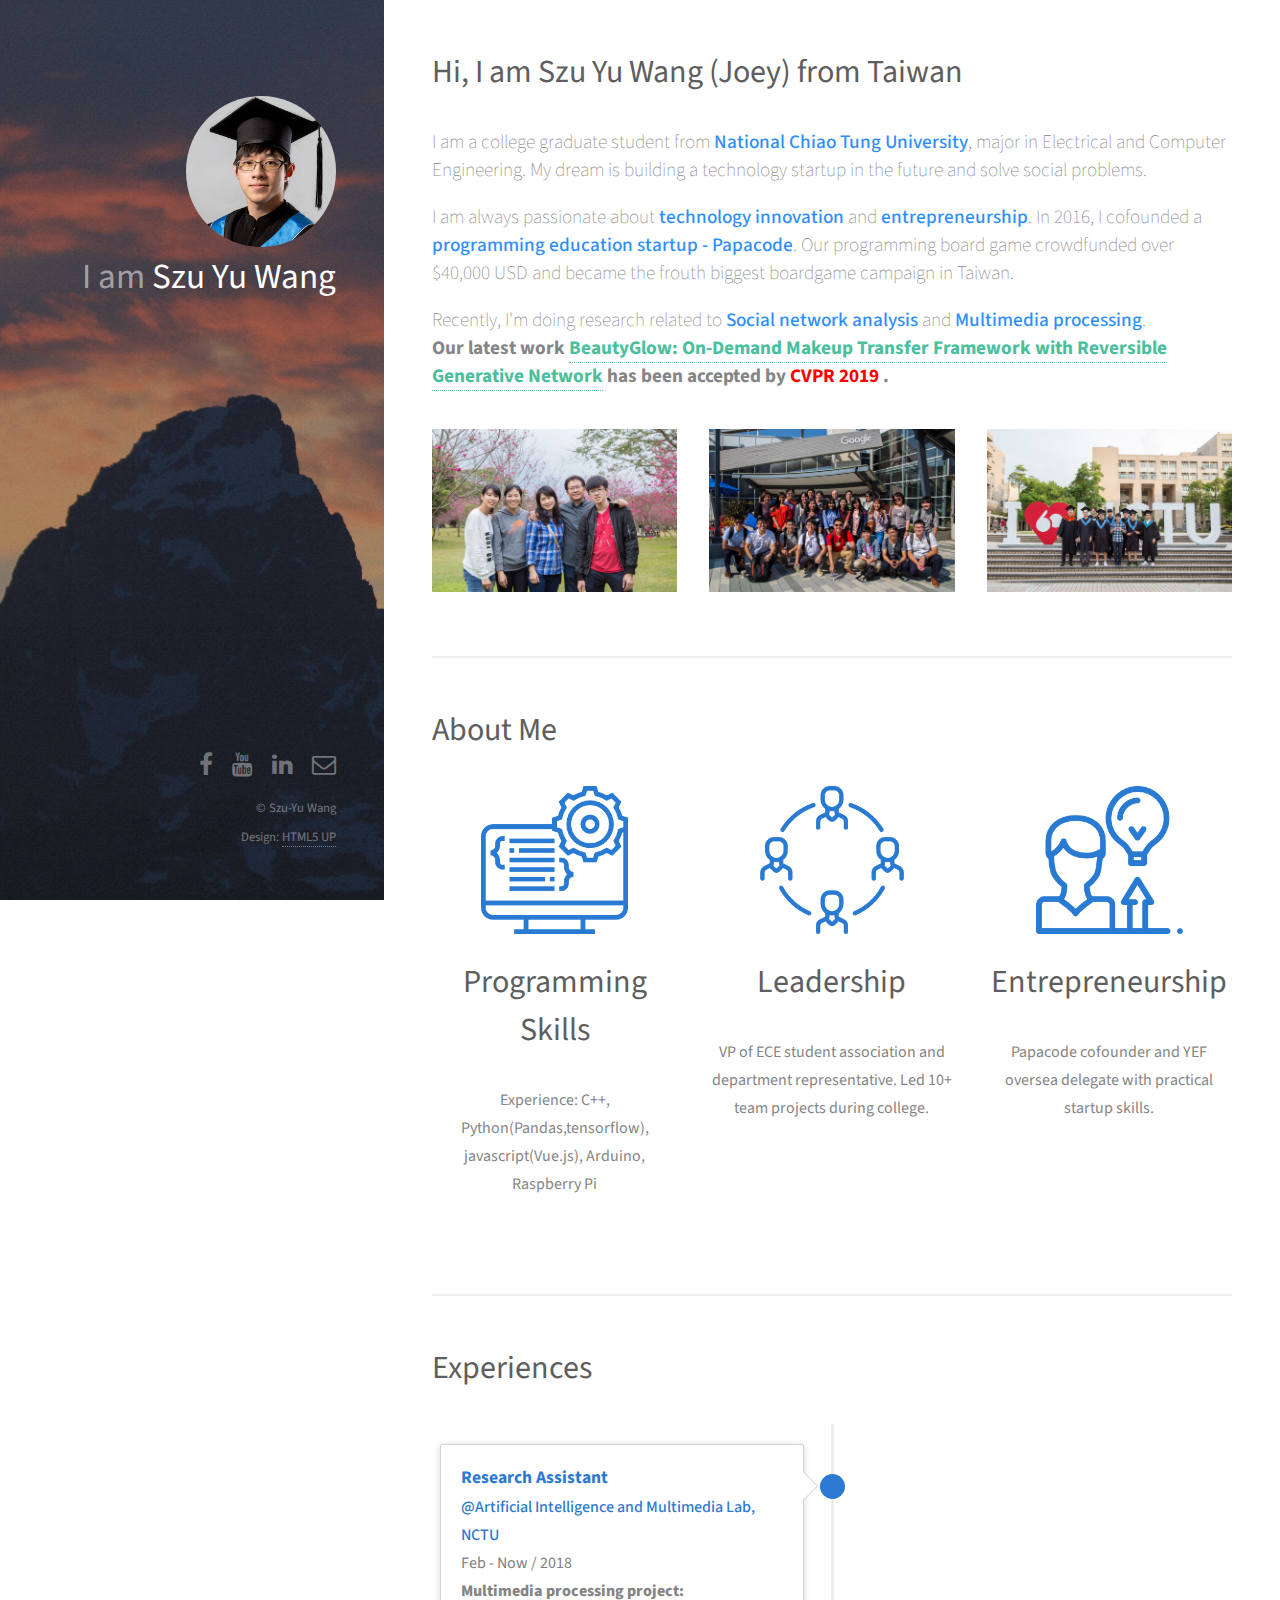
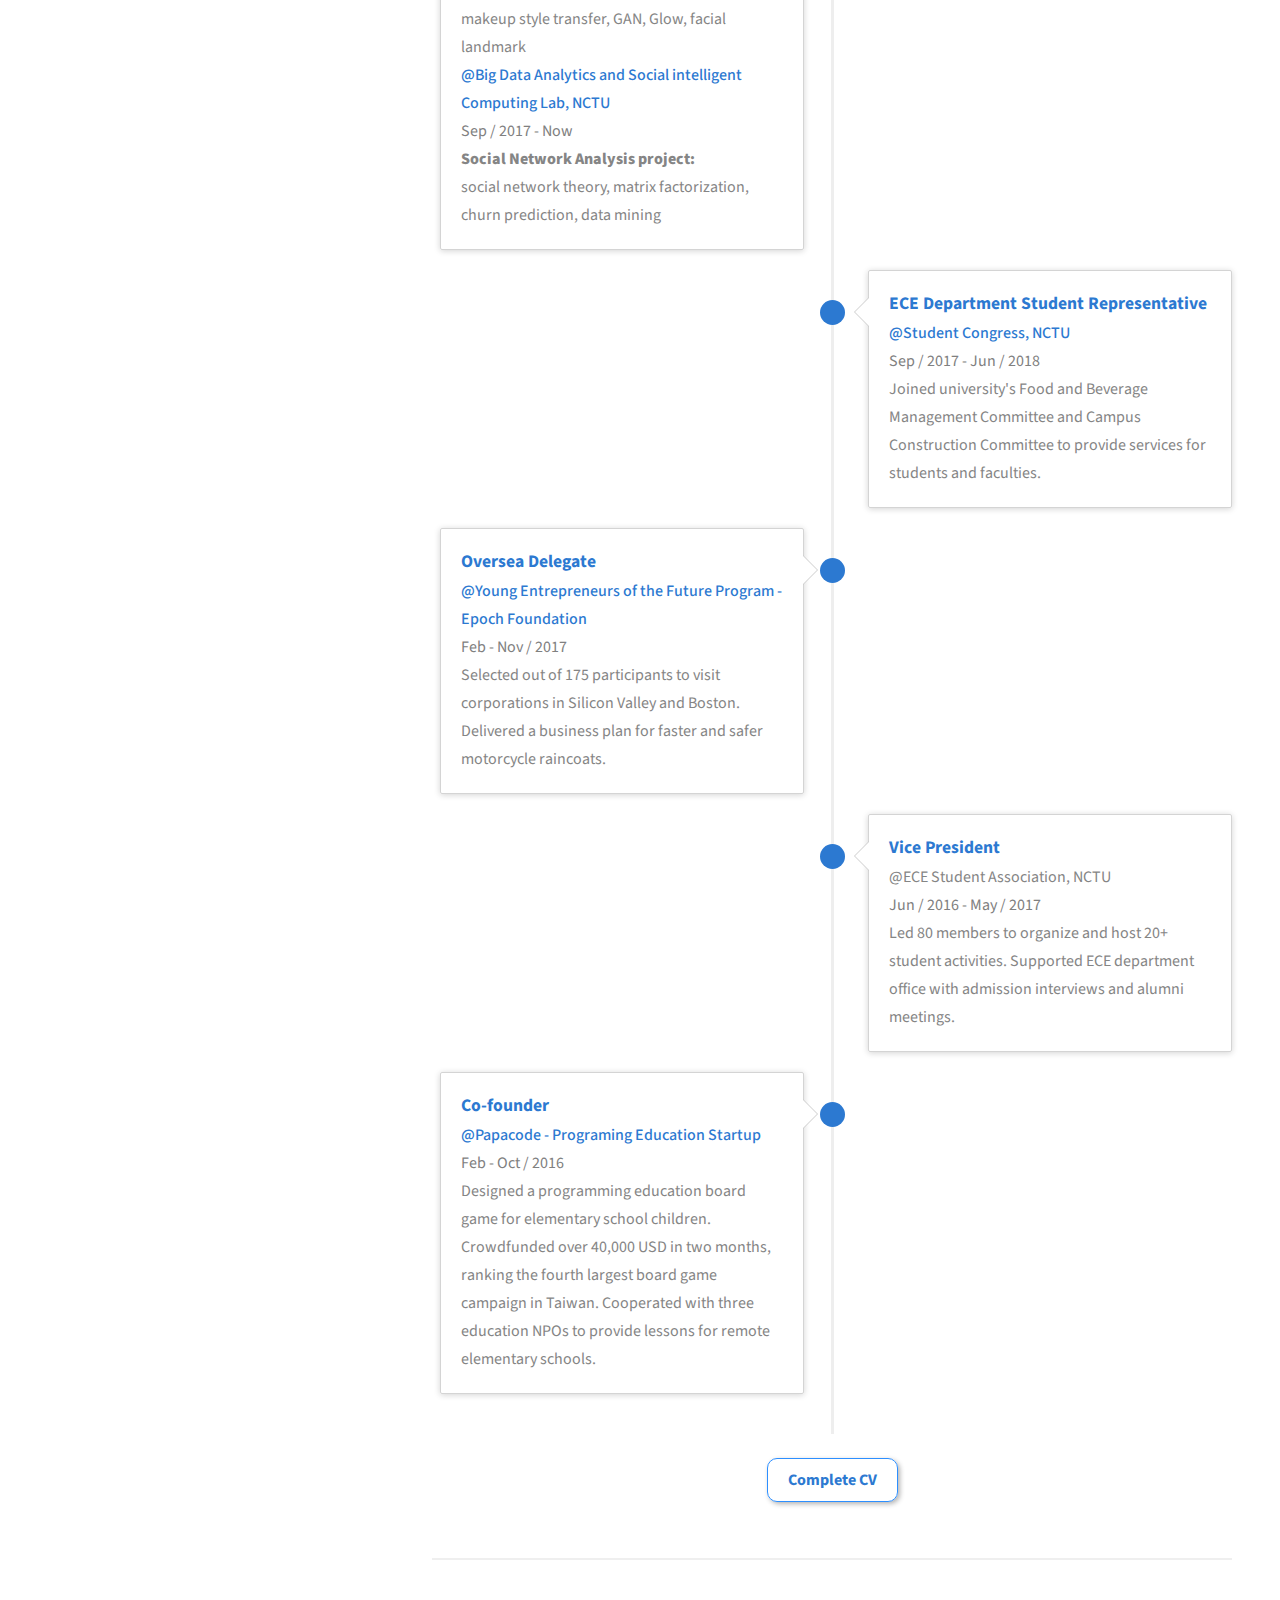
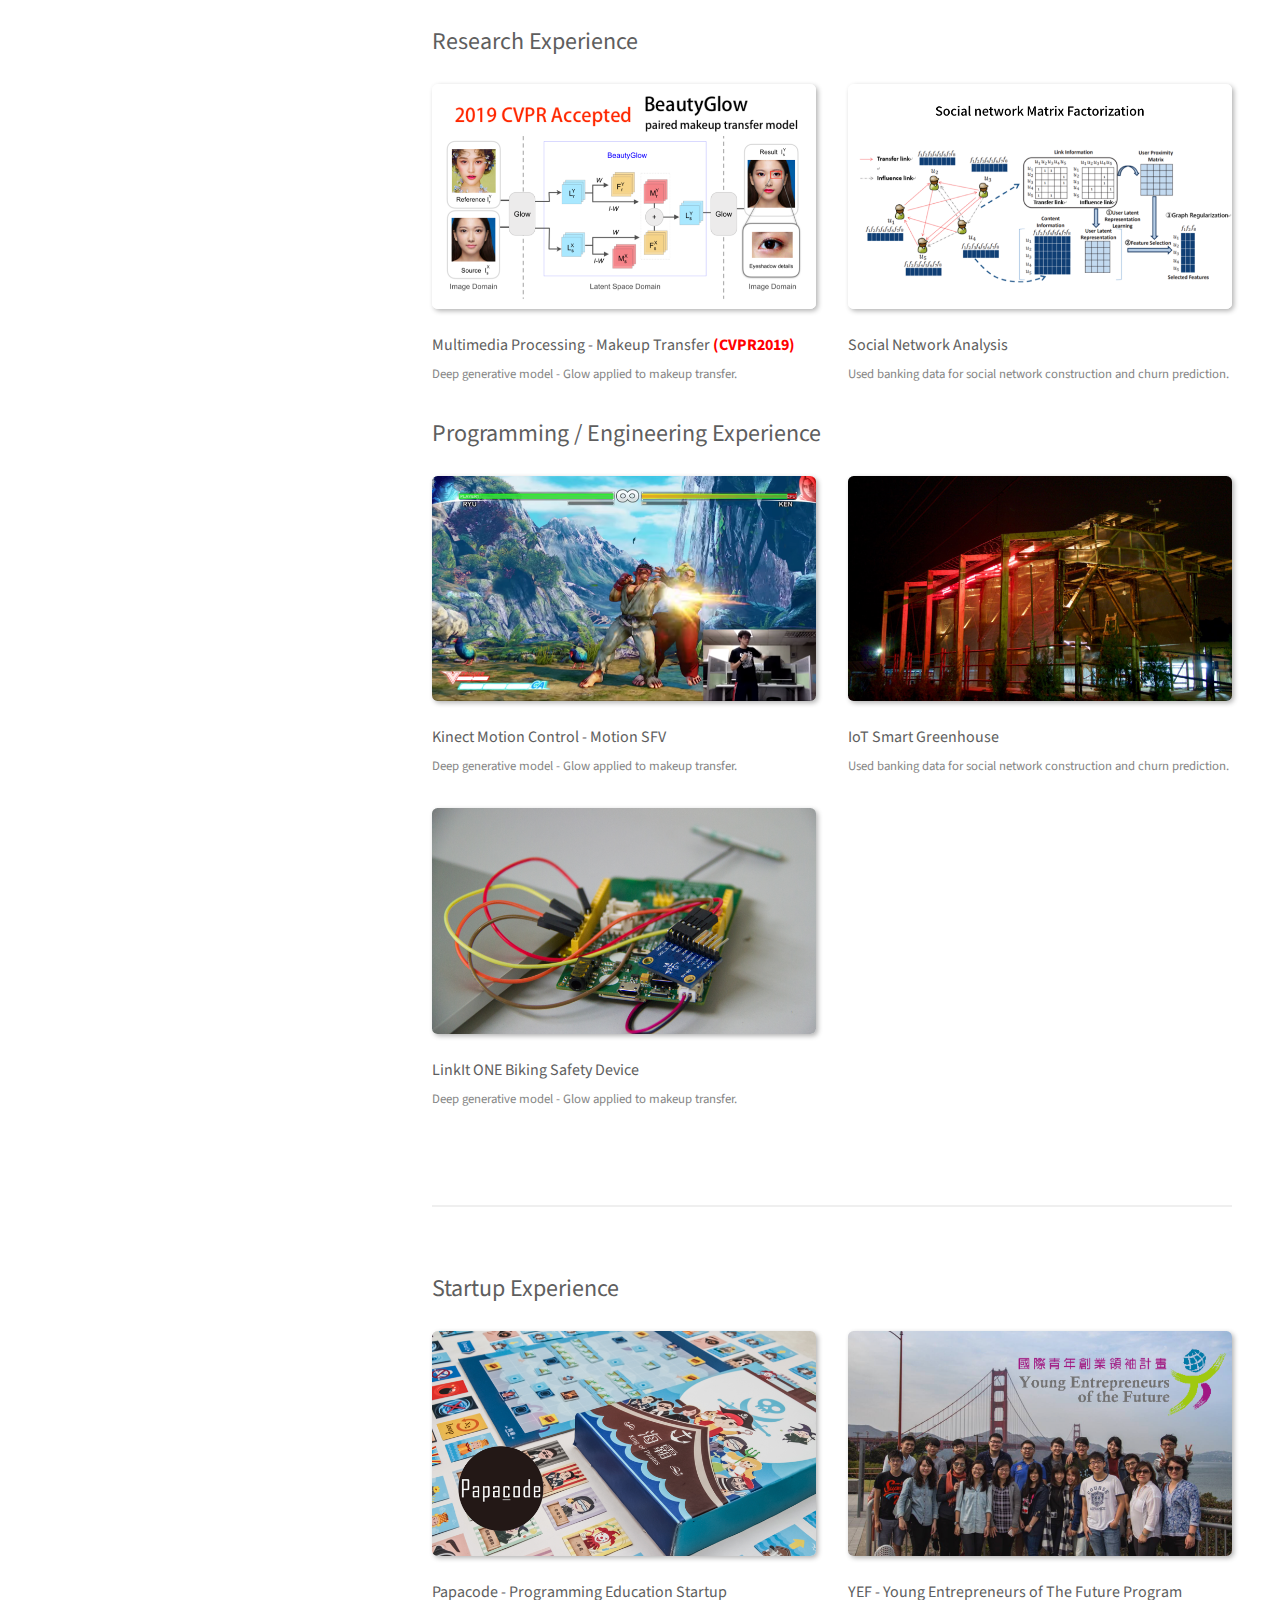
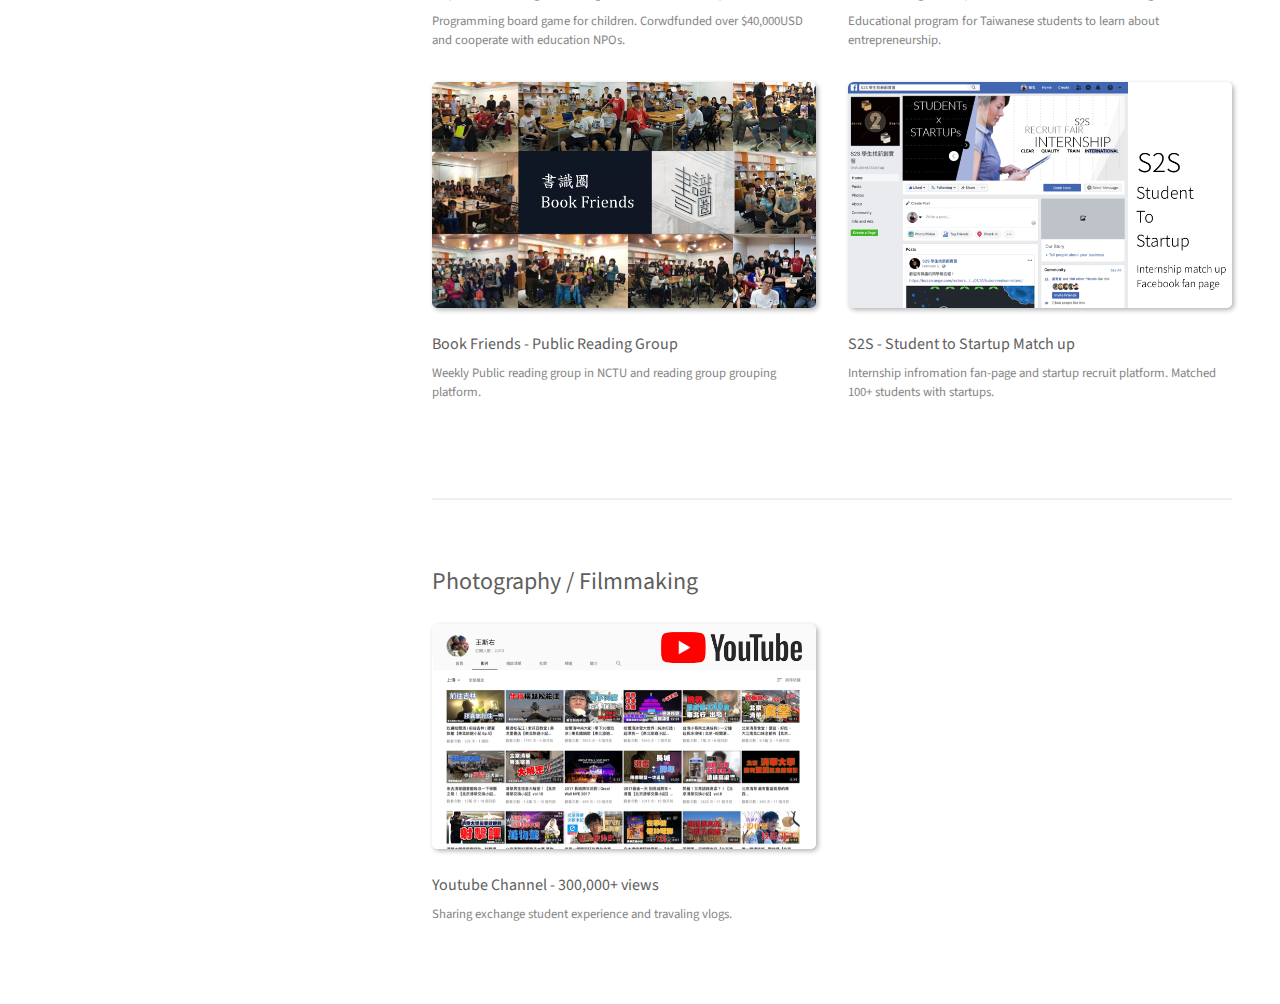
==== commit 1222f50e: "add firebase" ====
--- a/public/index.html
+++ b/public/index.html
@@ -17,6 +17,15 @@
 
         gtag('config', 'UA-84485942-3');
         </script>
+        <!-- The core Firebase JS SDK is always required and must be listed first -->
+        <script src="/__/firebase/7.14.5/firebase-app.js"></script>
+
+        <!-- TODO: Add SDKs for Firebase products that you want to use
+            https://firebase.google.com/docs/web/setup#available-libraries -->
+        <script src="/__/firebase/7.14.5/firebase-analytics.js"></script>
+
+        <!-- Initialize Firebase -->
+        <script src="/__/firebase/init.js"></script>
     </head>
     <body class="is-preload">
         <header id="header">
@@ -385,7 +394,7 @@
                 </ul>
             </div>
         </footer>
-
+        
         <script src="assets/js/jquery.min.js"></script>
         <script src="assets/js/jquery.poptrox.min.js"></script>
         <script src="assets/js/browser.min.js"></script>
@@ -396,6 +405,7 @@
         <script src="https://cdnjs.cloudflare.com/ajax/libs/popper.js/1.12.9/umd/popper.min.js" integrity="sha384-ApNbgh9B+Y1QKtv3Rn7W3mgPxhU9K/ScQsAP7hUibX39j7fakFPskvXusvfa0b4Q" crossorigin="anonymous"></script>
         <script src="https://maxcdn.bootstrapcdn.com/bootstrap/4.0.0/js/bootstrap.min.js" integrity="sha384-JZR6Spejh4U02d8jOt6vLEHfe/JQGiRRSQQxSfFWpi1MquVdAyjUar5+76PVCmYl" crossorigin="anonymous"></script>
         <script type="text/javascript">
+            firebase.analytics();
             window.onscroll = function() {myFunction()};
             function myFunction() {
                 //console.log(document.documentElement.scrollTop/document.documentElement.offsetHeight);
